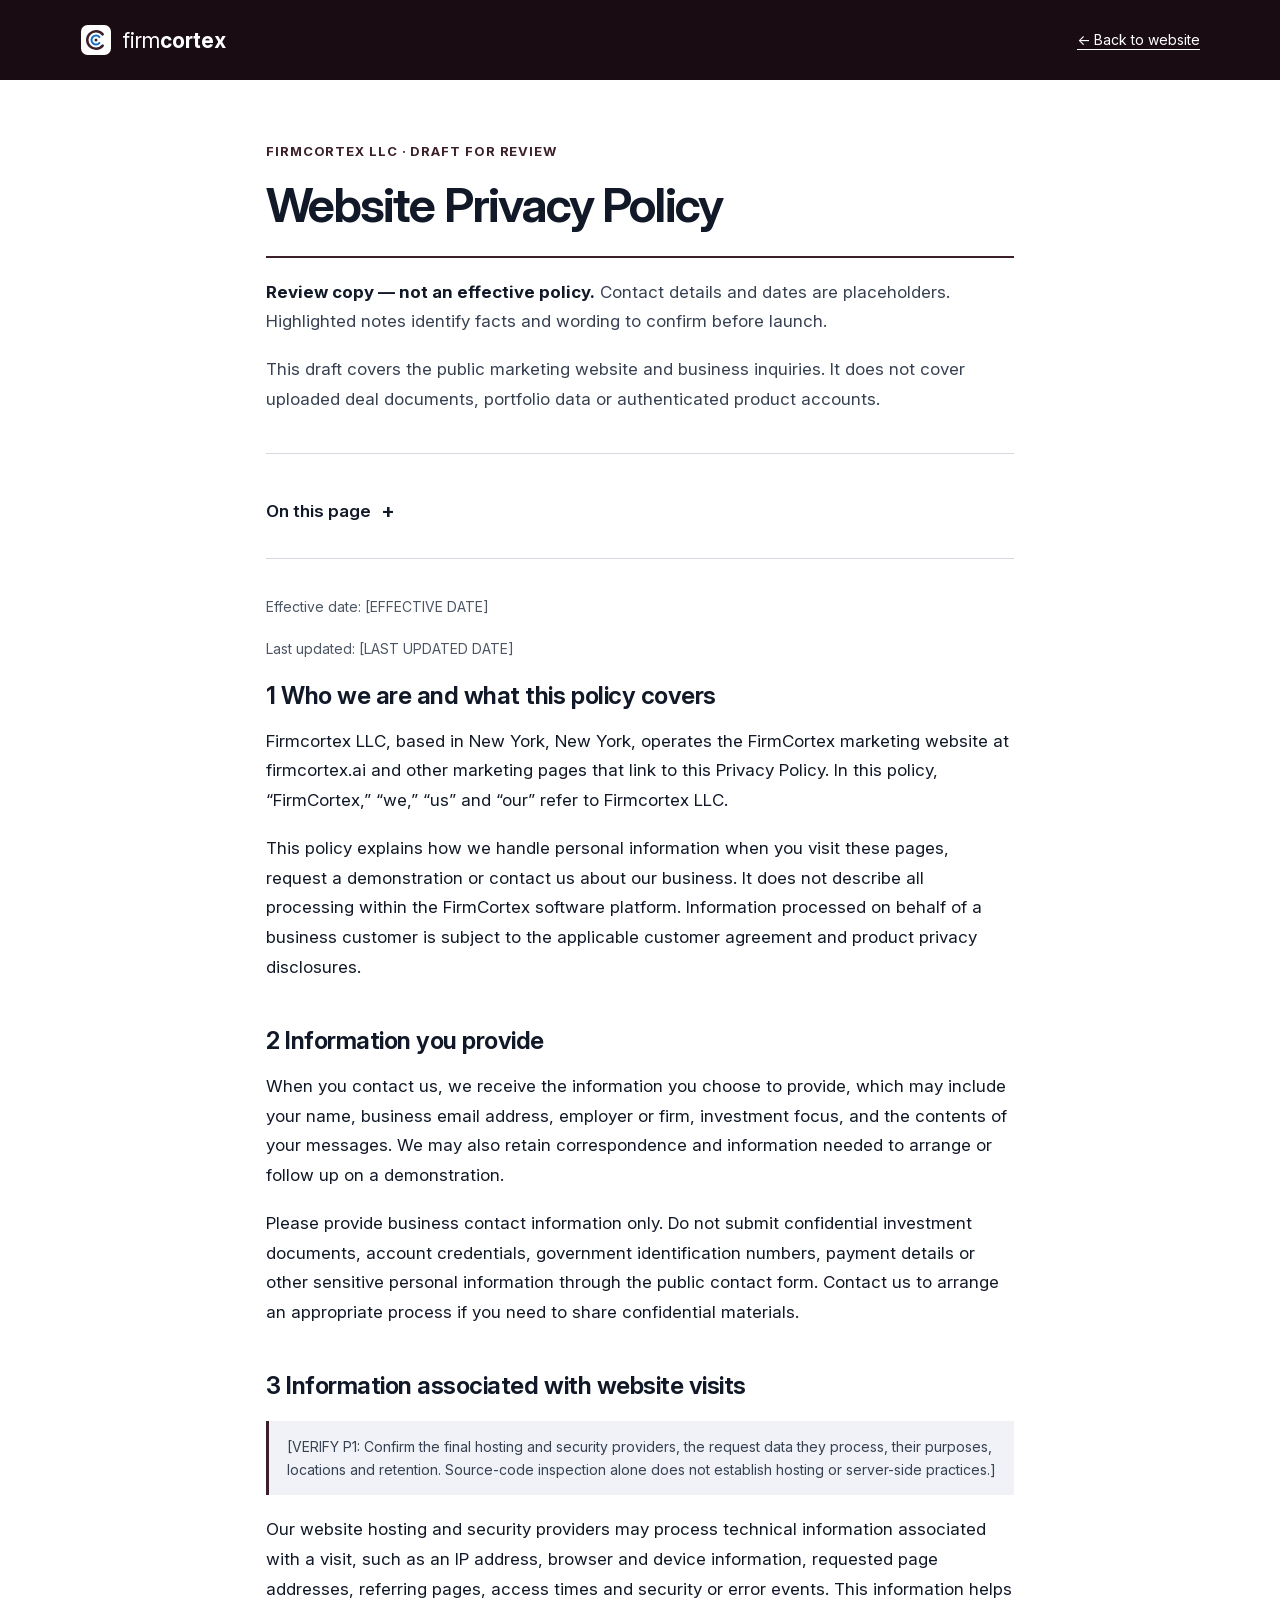
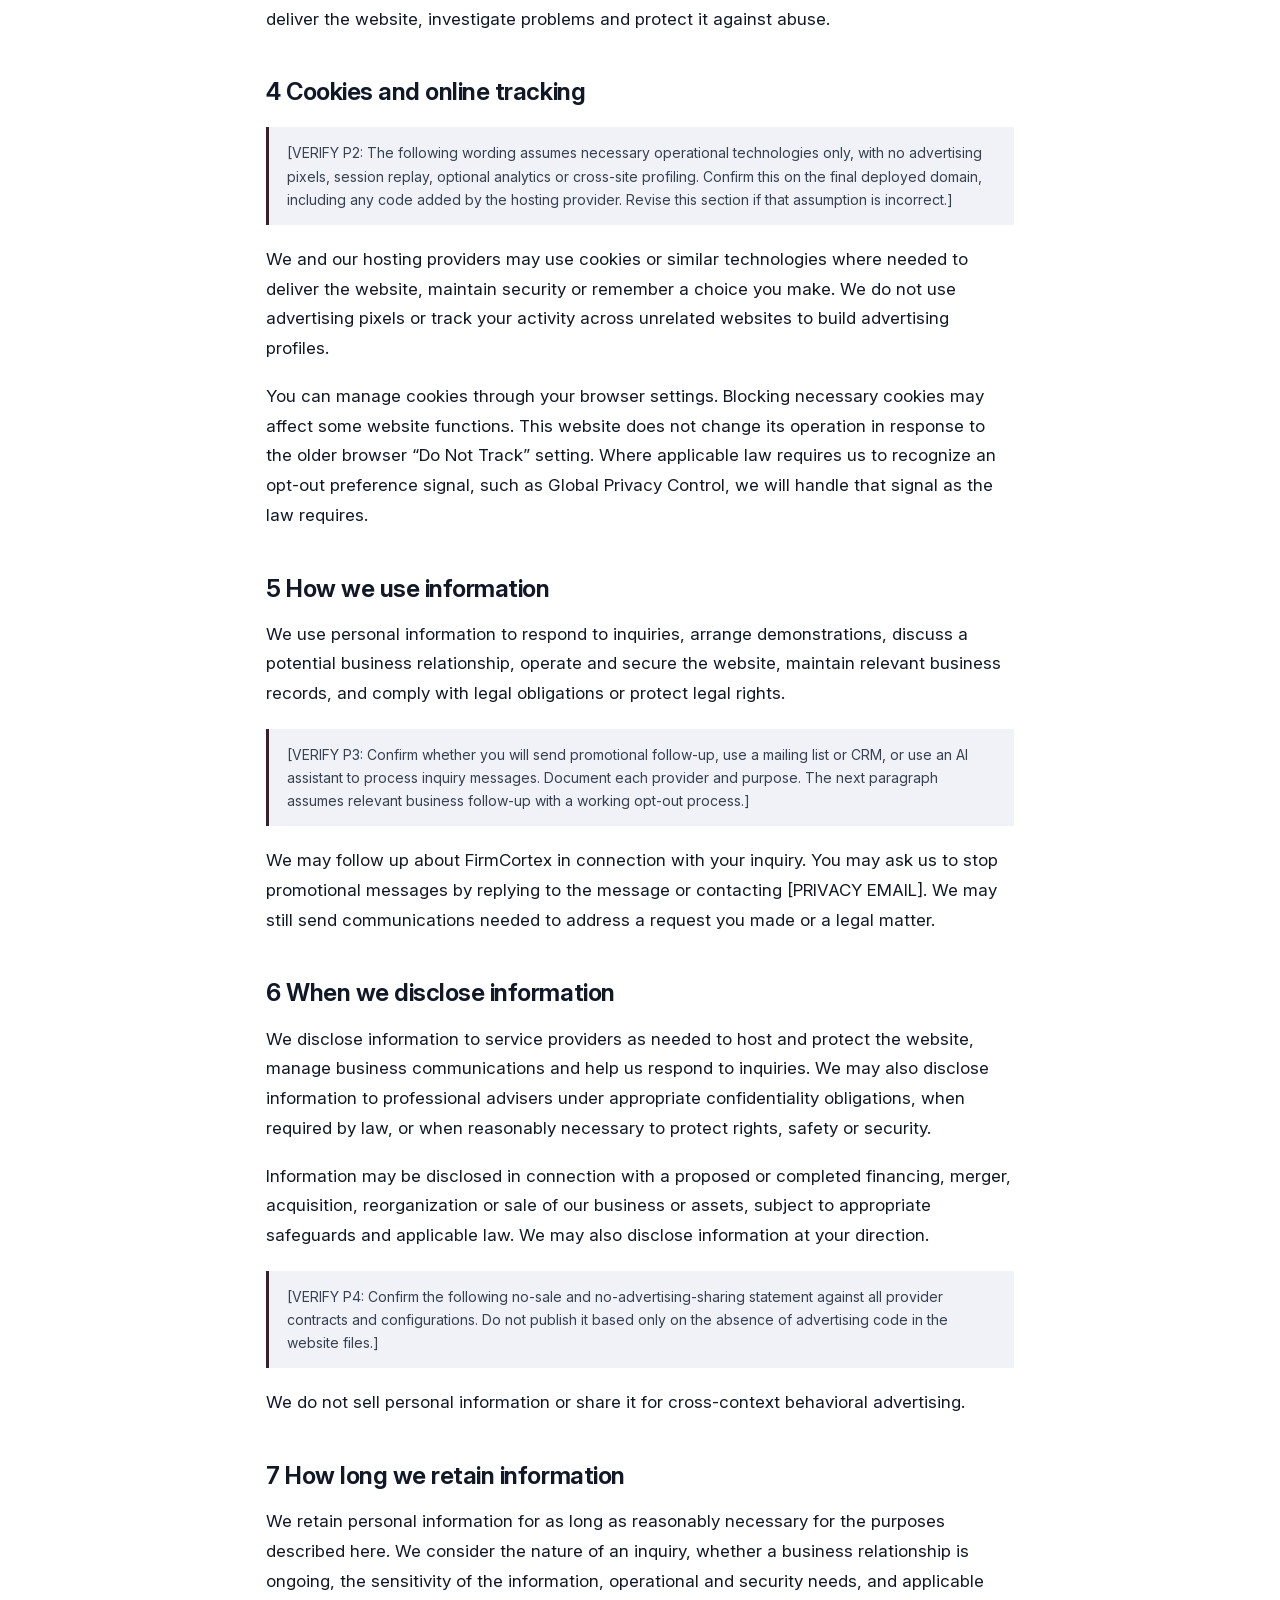
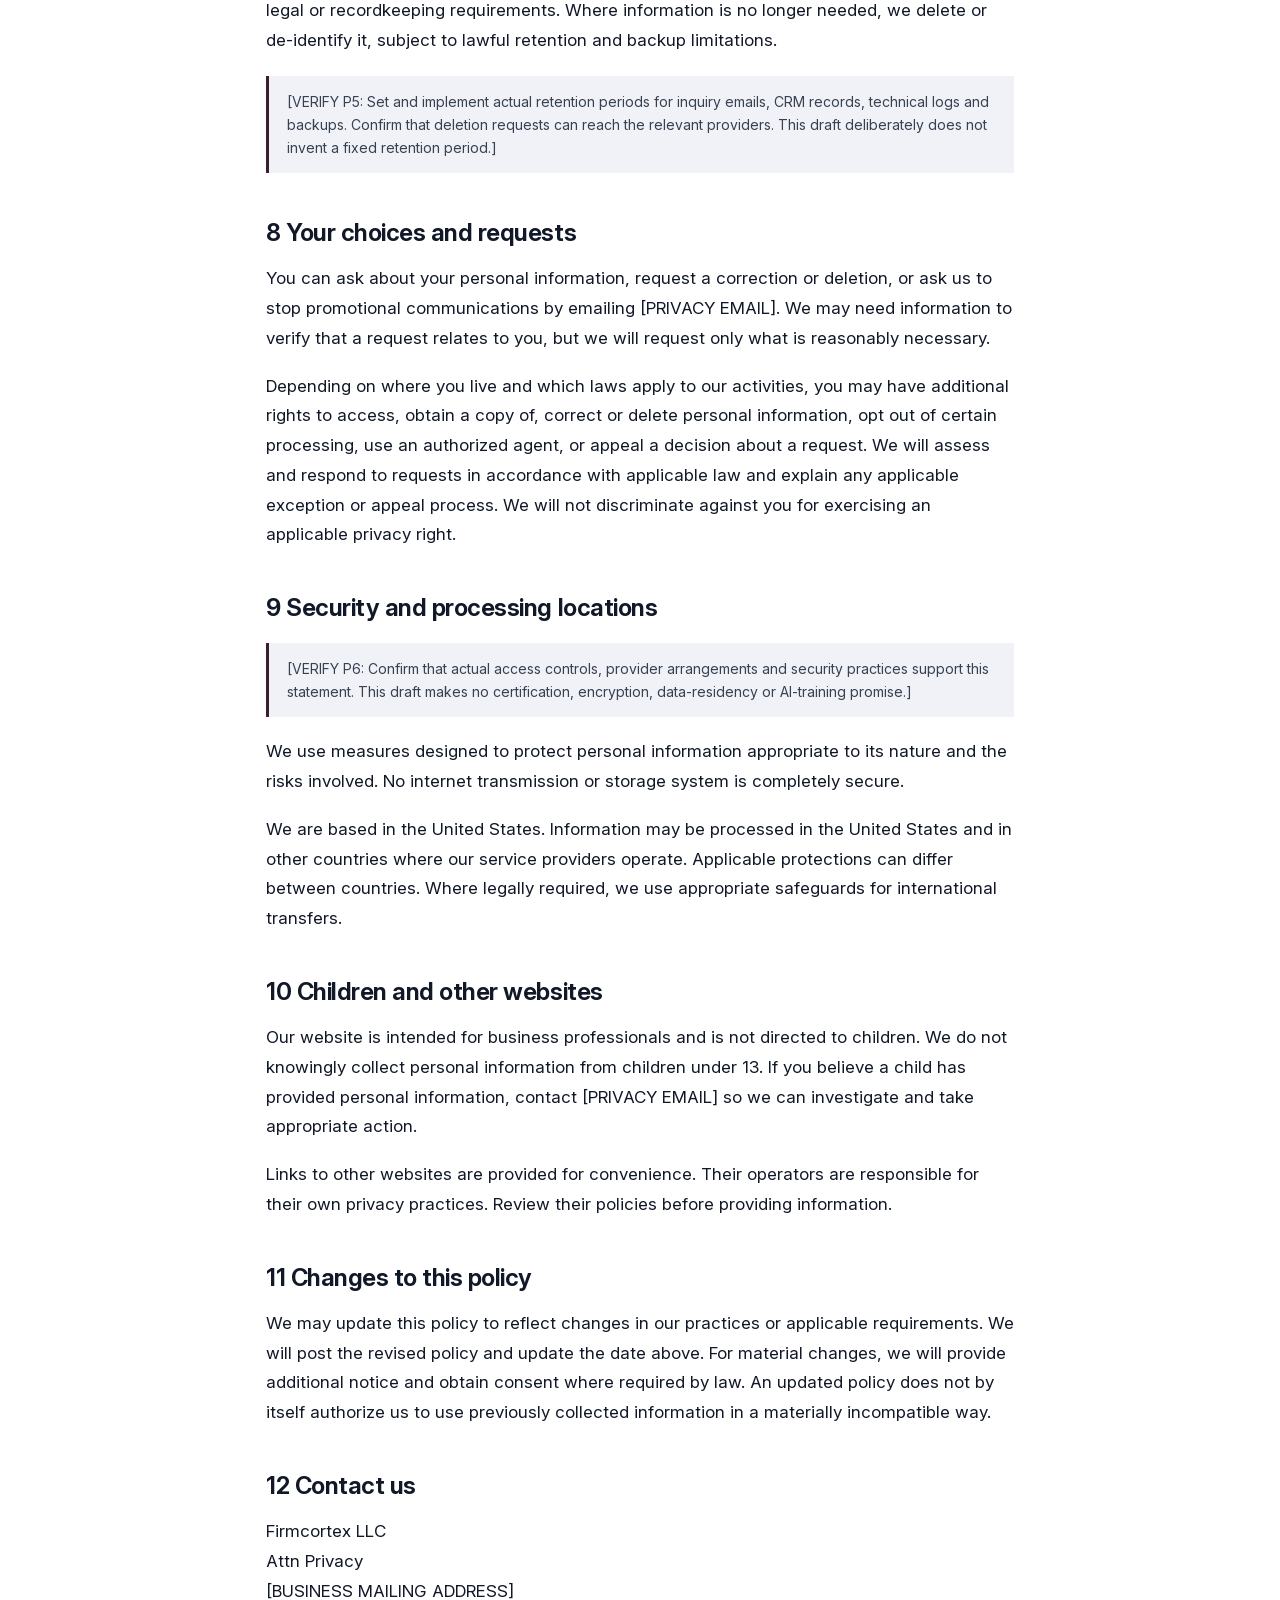
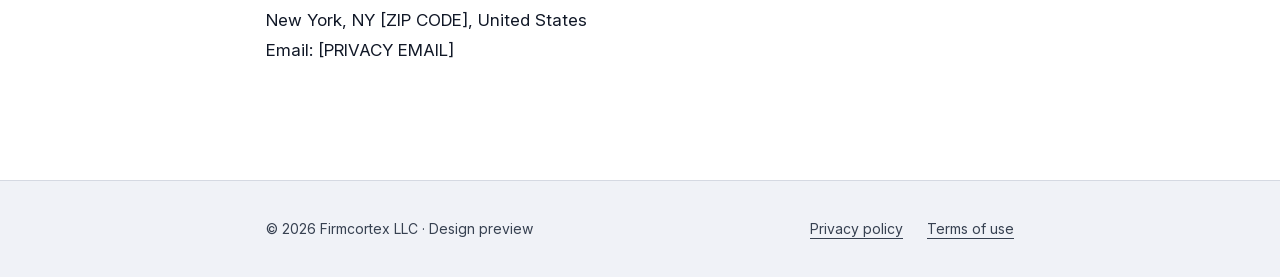
==== privacy.html @ 9b5a6019 "Publish approved FirmCortex design preview" ====
<!doctype html><html lang="en"><head><meta charset="utf-8"><meta name="viewport" content="width=device-width,initial-scale=1"><meta name="robots" content="noindex,nofollow"><meta name="theme-color" content="#1A0C13"><title>Website Privacy Policy — Draft | FirmCortex</title><style>@font-face{font-family:Inter;src:url(assets/asset-00.woff2) format("woff2");font-weight:100 900;font-display:swap}
*{box-sizing:border-box}html{scroll-behavior:smooth;-webkit-text-size-adjust:100%}body{margin:0;font:17px/1.75 Inter,system-ui,sans-serif;color:#111827;background:#fff}a{color:inherit;text-underline-offset:4px}a:hover{text-decoration-thickness:2px}a:focus-visible,summary:focus-visible{outline:3px solid #1870CB;outline-offset:4px;border-radius:3px}.skip{position:absolute;left:16px;top:-80px;background:white;color:#111827;padding:12px;z-index:2}.skip:focus{top:12px}
header{background:#1A0C13;color:white}.bar{max-width:1200px;margin:auto;min-height:80px;padding:18px 40px;display:flex;gap:20px;align-items:center;justify-content:space-between}.brand{display:inline-flex;align-items:center;gap:10px;text-decoration:none;font-size:21px;line-height:1;min-height:44px}.brand img{width:32px;height:32px}.brand strong{font-weight:700}.back{font-size:14px;min-height:44px;display:inline-flex;align-items:center}.bar :focus-visible{outline-color:#9CC8F5}
main{max-width:820px;margin:0 auto;padding:60px 36px 72px}.eyebrow{margin:0 0 16px;color:#3B1F2B;font-size:13px;font-weight:700;letter-spacing:.07em;text-transform:uppercase}h1{font-size:48px;line-height:1.1;letter-spacing:-.04em;margin:0 0 24px;font-weight:650}h2{font-size:24px;line-height:1.3;letter-spacing:-.02em;margin:0 0 16px;font-weight:650}p{margin:0 0 18px}.draft-status{border-top:2px solid #3B1F2B;border-bottom:1px solid #D5D9E2;padding:20px 0;margin-bottom:28px;color:#374151}.draft-status strong{color:#111827}.dates{font-size:14px;color:#4B5563}.toc{border-bottom:1px solid #D5D9E2;padding:8px 0 24px;margin-bottom:36px}.toc summary{font-weight:600;cursor:pointer;min-height:44px;display:flex;align-items:center;gap:10px}.toc summary::after{content:'+';font-size:20px}.toc[open] summary::after{content:'−'}.toc ol{padding-left:24px;margin:12px 0 0;columns:2;column-gap:36px}.toc li{break-inside:avoid;margin:0 0 8px;font-size:14px;line-height:1.6}.toc a{display:inline-block;padding:4px 0;color:#374151}section{padding:0 0 24px;scroll-margin-top:28px}.review-note{margin:20px 0;padding:14px 18px;border-left:3px solid #3B1F2B;background:#F0F2F7;color:#374151;font-size:14px;line-height:1.65;overflow-wrap:anywhere}.contact-text{overflow-wrap:anywhere}footer{border-top:1px solid #D5D9E2;padding:26px 36px;background:#F0F2F7;color:#374151;font-size:14px}.footer-inner{max-width:748px;margin:auto;display:flex;flex-wrap:wrap;gap:4px 28px;align-items:center}.footer-inner p{margin:0 auto 0 0}.footer-inner nav{display:flex;gap:24px}.footer-inner a{display:inline-flex;align-items:center;min-height:44px}
@media(max-width:600px){body{font-size:16px;line-height:1.7}.bar{padding:14px 22px;min-height:72px;gap:12px}.brand{font-size:19px}.brand img{width:28px;height:28px}.back{font-size:13px}main{padding:38px 22px 40px}h1{font-size:36px;line-height:1.12}h2{font-size:23px}.toc ol{columns:1}.toc a{min-height:44px;display:flex;align-items:center;padding:8px 0}.toc li{margin:0}.review-note{padding:12px 14px}footer{padding:22px}.footer-inner{gap:6px 24px}.footer-inner p{flex-basis:100%}}
@media(prefers-reduced-motion:reduce){html{scroll-behavior:auto}}@media print{header,.toc,.skip,footer{display:none}main{max-width:none;padding:0}body{font-size:11pt}h1{font-size:28pt}h2{font-size:16pt;break-after:avoid}section{break-inside:auto}.review-note{break-inside:avoid}}</style></head><body>
<a class="skip" href="#content">Skip to policy</a><header><div class="bar"><a class="brand" href="index.html" aria-label="FirmCortex home"><img src="assets/asset-01.svg" alt=""><span>firm<strong>cortex</strong></span></a><a class="back" href="index.html">← Back to website</a></div></header>
<main id="content"><p class="eyebrow">Firmcortex LLC · Draft for review</p><h1>Website Privacy Policy</h1><div class="draft-status"><p><strong>Review copy — not an effective policy.</strong> Contact details and dates are placeholders. Highlighted notes identify facts and wording to confirm before launch.</p><p>This draft covers the public marketing website and business inquiries. It does not cover uploaded deal documents, portfolio data or authenticated product accounts.</p></div><details class="toc"><summary>On this page</summary><ol><li><a href="#1-who-we-are-and-what-this-policy-covers">Who we are and what this policy covers</a></li><li><a href="#2-information-you-provide">Information you provide</a></li><li><a href="#3-information-associated-with-website-visits">Information associated with website visits</a></li><li><a href="#4-cookies-and-online-tracking">Cookies and online tracking</a></li><li><a href="#5-how-we-use-information">How we use information</a></li><li><a href="#6-when-we-disclose-information">When we disclose information</a></li><li><a href="#7-how-long-we-retain-information">How long we retain information</a></li><li><a href="#8-your-choices-and-requests">Your choices and requests</a></li><li><a href="#9-security-and-processing-locations">Security and processing locations</a></li><li><a href="#10-children-and-other-websites">Children and other websites</a></li><li><a href="#11-changes-to-this-policy">Changes to this policy</a></li><li><a href="#12-contact-us">Contact us</a></li></ol></details><p class="dates">Effective date: [EFFECTIVE DATE]</p><p class="dates">Last updated: [LAST UPDATED DATE]</p><section id="1-who-we-are-and-what-this-policy-covers"><h2>1 Who we are and what this policy covers</h2><p class="">Firmcortex LLC, based in New York, New York, operates the FirmCortex marketing website at firmcortex.ai and other marketing pages that link to this Privacy Policy. In this policy, “FirmCortex,” “we,” “us” and “our” refer to Firmcortex LLC.</p><p class="">This policy explains how we handle personal information when you visit these pages, request a demonstration or contact us about our business. It does not describe all processing within the FirmCortex software platform. Information processed on behalf of a business customer is subject to the applicable customer agreement and product privacy disclosures.</p></section><section id="2-information-you-provide"><h2>2 Information you provide</h2><p class="">When you contact us, we receive the information you choose to provide, which may include your name, business email address, employer or firm, investment focus, and the contents of your messages. We may also retain correspondence and information needed to arrange or follow up on a demonstration.</p><p class="">Please provide business contact information only. Do not submit confidential investment documents, account credentials, government identification numbers, payment details or other sensitive personal information through the public contact form. Contact us to arrange an appropriate process if you need to share confidential materials.</p></section><section id="3-information-associated-with-website-visits"><h2>3 Information associated with website visits</h2><aside class="review-note" aria-label="Draft review note">[VERIFY P1: Confirm the final hosting and security providers, the request data they process, their purposes, locations and retention. Source-code inspection alone does not establish hosting or server-side practices.]</aside><p class="">Our website hosting and security providers may process technical information associated with a visit, such as an IP address, browser and device information, requested page addresses, referring pages, access times and security or error events. This information helps deliver the website, investigate problems and protect it against abuse.</p></section><section id="4-cookies-and-online-tracking"><h2>4 Cookies and online tracking</h2><aside class="review-note" aria-label="Draft review note">[VERIFY P2: The following wording assumes necessary operational technologies only, with no advertising pixels, session replay, optional analytics or cross-site profiling. Confirm this on the final deployed domain, including any code added by the hosting provider. Revise this section if that assumption is incorrect.]</aside><p class="">We and our hosting providers may use cookies or similar technologies where needed to deliver the website, maintain security or remember a choice you make. We do not use advertising pixels or track your activity across unrelated websites to build advertising profiles.</p><p class="">You can manage cookies through your browser settings. Blocking necessary cookies may affect some website functions. This website does not change its operation in response to the older browser “Do Not Track” setting. Where applicable law requires us to recognize an opt-out preference signal, such as Global Privacy Control, we will handle that signal as the law requires.</p></section><section id="5-how-we-use-information"><h2>5 How we use information</h2><p class="">We use personal information to respond to inquiries, arrange demonstrations, discuss a potential business relationship, operate and secure the website, maintain relevant business records, and comply with legal obligations or protect legal rights.</p><aside class="review-note" aria-label="Draft review note">[VERIFY P3: Confirm whether you will send promotional follow-up, use a mailing list or CRM, or use an AI assistant to process inquiry messages. Document each provider and purpose. The next paragraph assumes relevant business follow-up with a working opt-out process.]</aside><p class="">We may follow up about FirmCortex in connection with your inquiry. You may ask us to stop promotional messages by replying to the message or contacting [PRIVACY EMAIL]. We may still send communications needed to address a request you made or a legal matter.</p></section><section id="6-when-we-disclose-information"><h2>6 When we disclose information</h2><p class="">We disclose information to service providers as needed to host and protect the website, manage business communications and help us respond to inquiries. We may also disclose information to professional advisers under appropriate confidentiality obligations, when required by law, or when reasonably necessary to protect rights, safety or security.</p><p class="">Information may be disclosed in connection with a proposed or completed financing, merger, acquisition, reorganization or sale of our business or assets, subject to appropriate safeguards and applicable law. We may also disclose information at your direction.</p><aside class="review-note" aria-label="Draft review note">[VERIFY P4: Confirm the following no-sale and no-advertising-sharing statement against all provider contracts and configurations. Do not publish it based only on the absence of advertising code in the website files.]</aside><p class="">We do not sell personal information or share it for cross-context behavioral advertising.</p></section><section id="7-how-long-we-retain-information"><h2>7 How long we retain information</h2><p class="">We retain personal information for as long as reasonably necessary for the purposes described here. We consider the nature of an inquiry, whether a business relationship is ongoing, the sensitivity of the information, operational and security needs, and applicable legal or recordkeeping requirements. Where information is no longer needed, we delete or de-identify it, subject to lawful retention and backup limitations.</p><aside class="review-note" aria-label="Draft review note">[VERIFY P5: Set and implement actual retention periods for inquiry emails, CRM records, technical logs and backups. Confirm that deletion requests can reach the relevant providers. This draft deliberately does not invent a fixed retention period.]</aside></section><section id="8-your-choices-and-requests"><h2>8 Your choices and requests</h2><p class="">You can ask about your personal information, request a correction or deletion, or ask us to stop promotional communications by emailing [PRIVACY EMAIL]. We may need information to verify that a request relates to you, but we will request only what is reasonably necessary.</p><p class="">Depending on where you live and which laws apply to our activities, you may have additional rights to access, obtain a copy of, correct or delete personal information, opt out of certain processing, use an authorized agent, or appeal a decision about a request. We will assess and respond to requests in accordance with applicable law and explain any applicable exception or appeal process. We will not discriminate against you for exercising an applicable privacy right.</p></section><section id="9-security-and-processing-locations"><h2>9 Security and processing locations</h2><aside class="review-note" aria-label="Draft review note">[VERIFY P6: Confirm that actual access controls, provider arrangements and security practices support this statement. This draft makes no certification, encryption, data-residency or AI-training promise.]</aside><p class="">We use measures designed to protect personal information appropriate to its nature and the risks involved. No internet transmission or storage system is completely secure.</p><p class="">We are based in the United States. Information may be processed in the United States and in other countries where our service providers operate. Applicable protections can differ between countries. Where legally required, we use appropriate safeguards for international transfers.</p></section><section id="10-children-and-other-websites"><h2>10 Children and other websites</h2><p class="">Our website is intended for business professionals and is not directed to children. We do not knowingly collect personal information from children under 13. If you believe a child has provided personal information, contact [PRIVACY EMAIL] so we can investigate and take appropriate action.</p><p class="">Links to other websites are provided for convenience. Their operators are responsible for their own privacy practices. Review their policies before providing information.</p></section><section id="11-changes-to-this-policy"><h2>11 Changes to this policy</h2><p class="">We may update this policy to reflect changes in our practices or applicable requirements. We will post the revised policy and update the date above. For material changes, we will provide additional notice and obtain consent where required by law. An updated policy does not by itself authorize us to use previously collected information in a materially incompatible way.</p></section><section id="12-contact-us"><h2>12 Contact us</h2><p class="contact-text">Firmcortex LLC<br>Attn Privacy<br>[BUSINESS MAILING ADDRESS]<br>New York, NY [ZIP CODE], United States<br>Email: [PRIVACY EMAIL]</p></section></main>
<footer><div class="footer-inner"><p>© 2026 Firmcortex LLC · Design preview</p><nav aria-label="Legal"><a href="privacy.html" aria-current="page">Privacy policy</a><a href="terms.html">Terms of use</a></nav></div></footer></body></html>
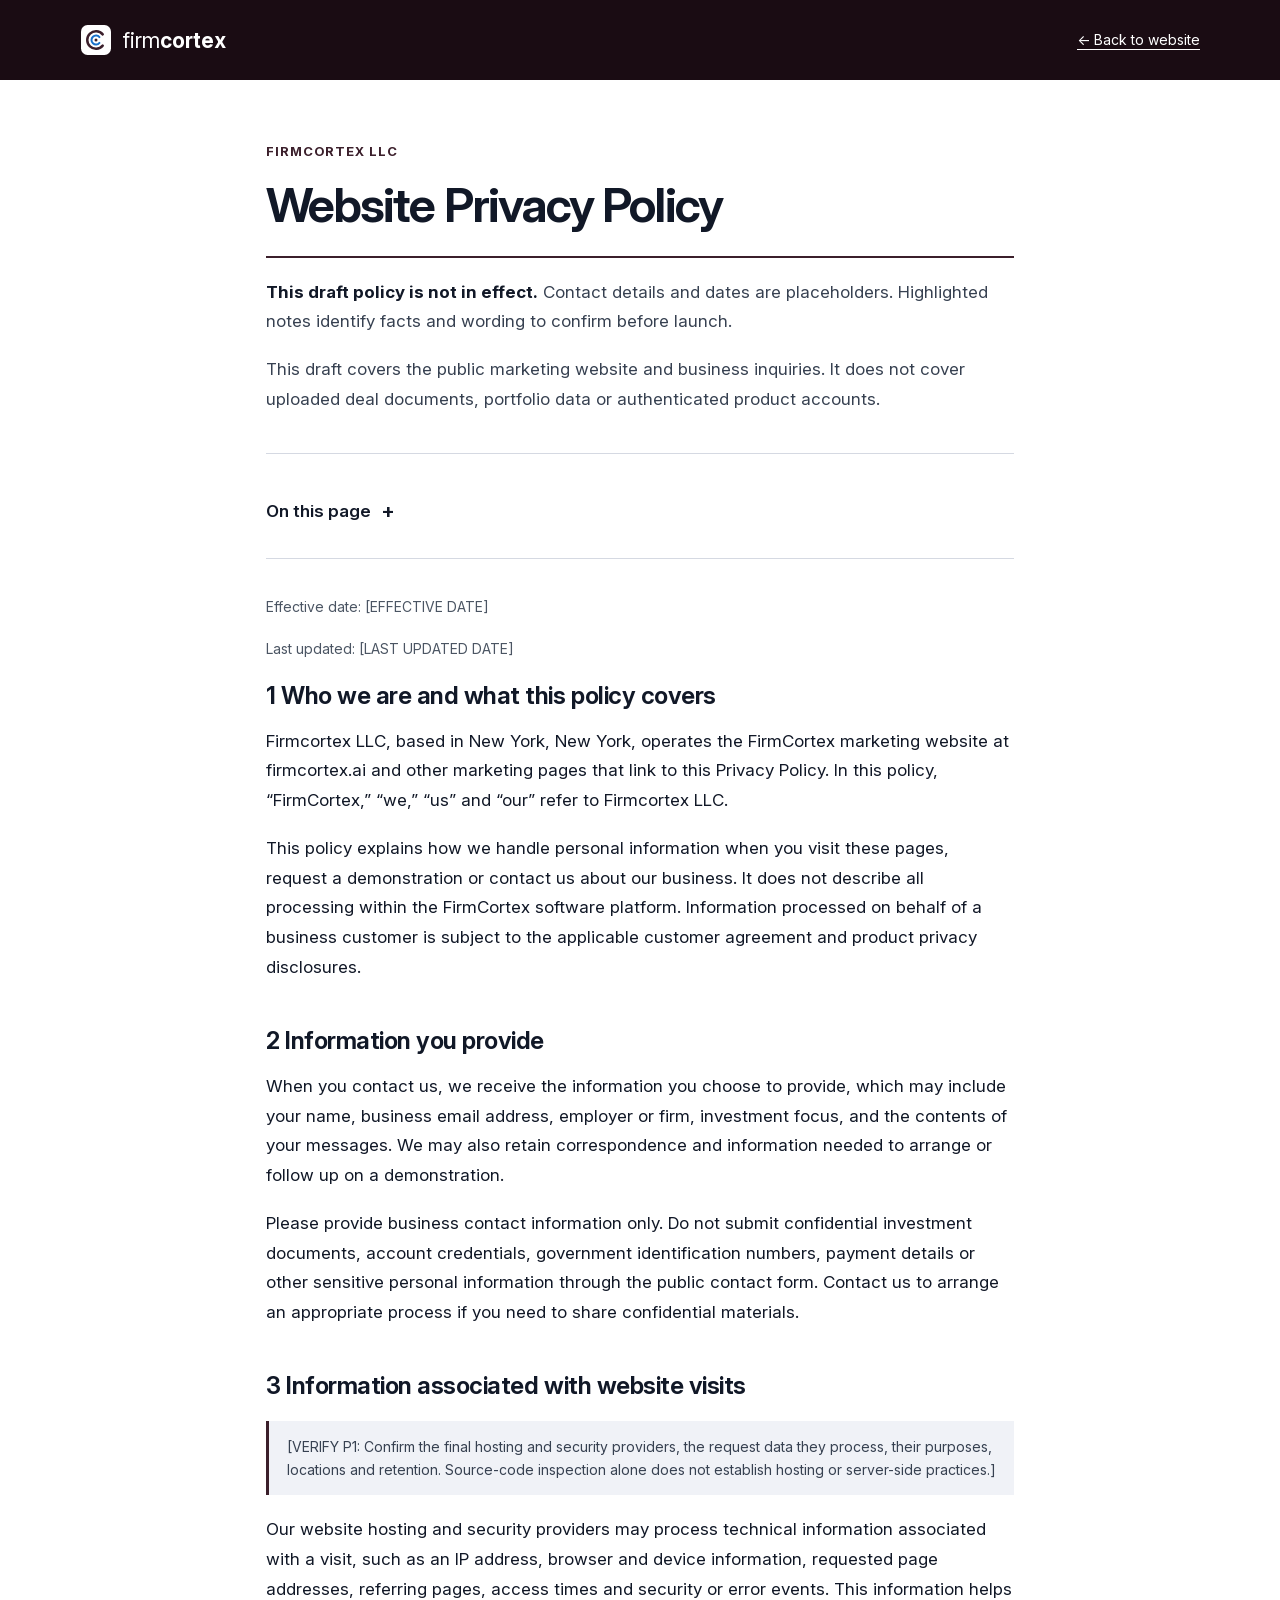
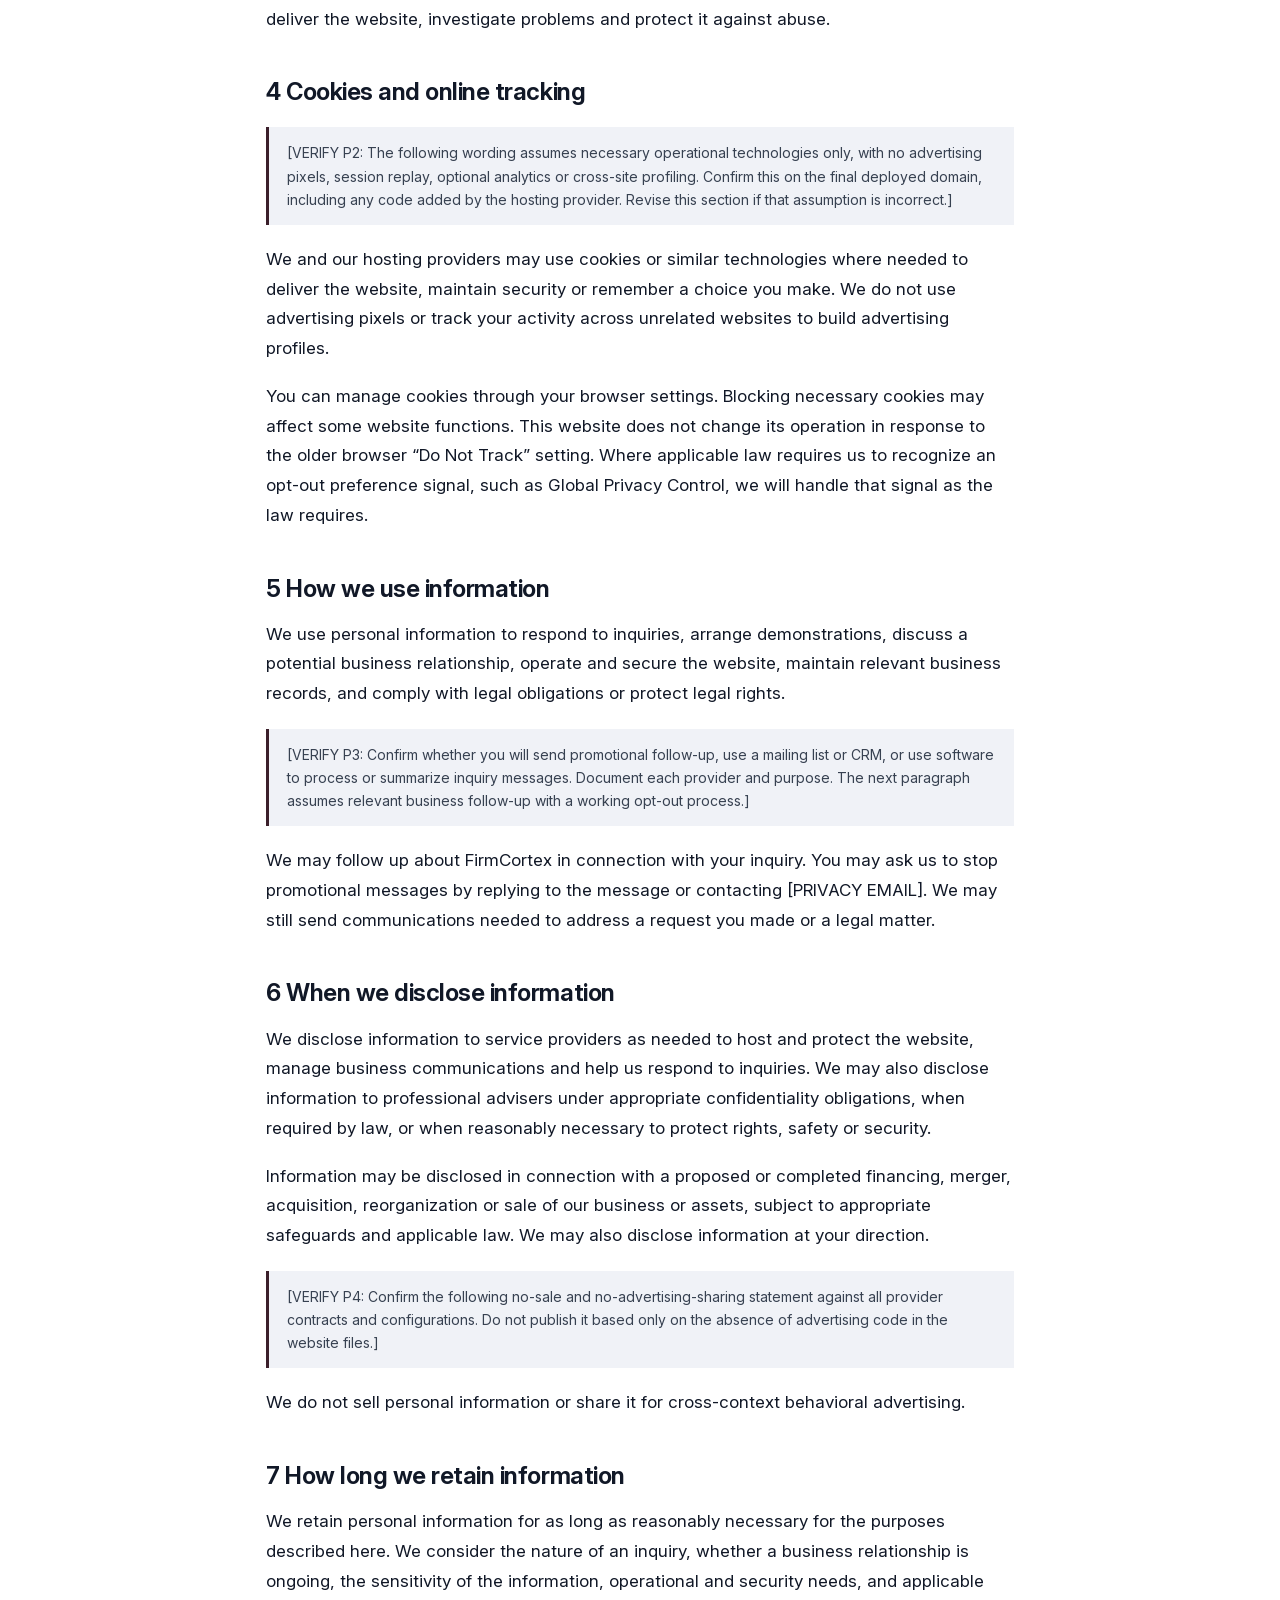
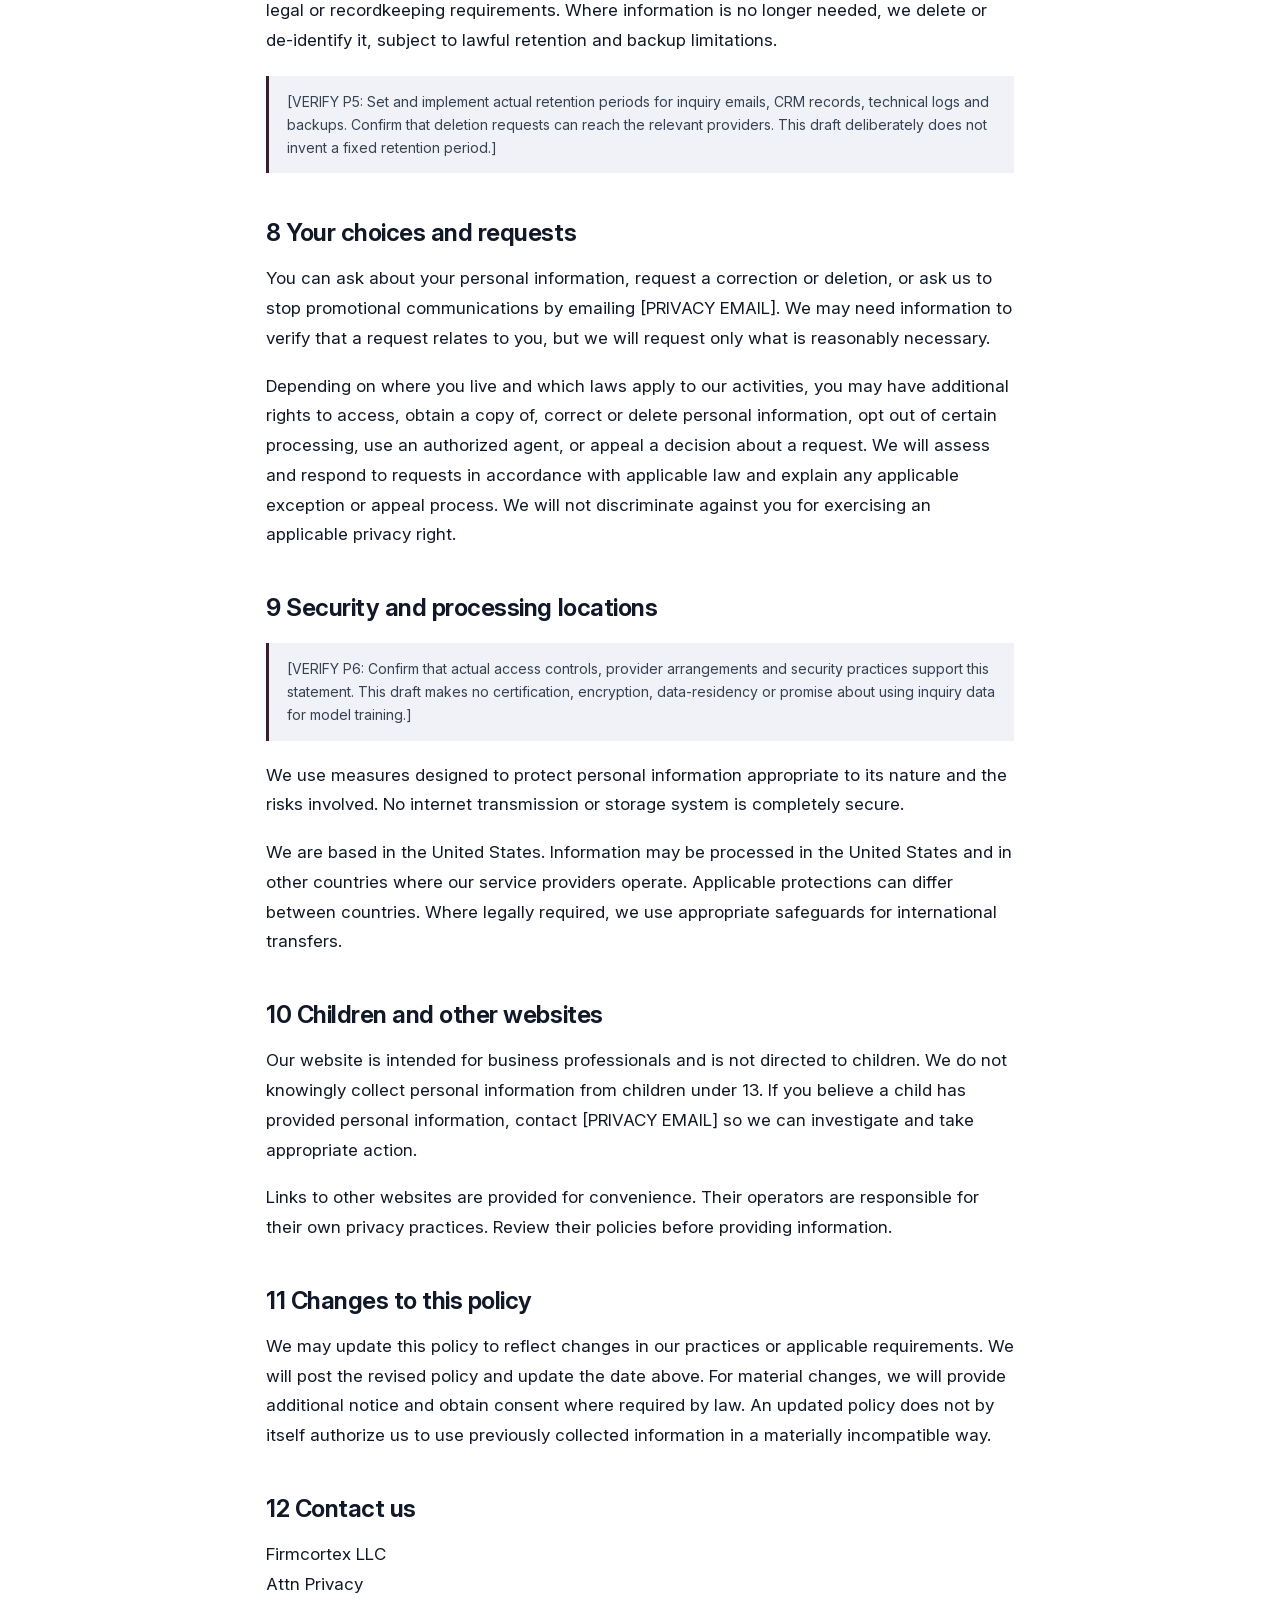
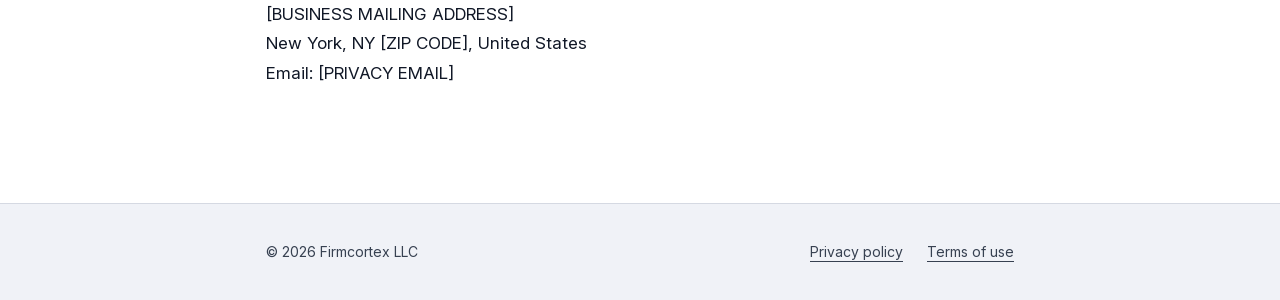
==== commit 90c0d913: "Simplify public copy and remove decorative dot separators" ====
--- a/privacy.html
+++ b/privacy.html
@@ -1,9 +1,9 @@
-<!doctype html><html lang="en"><head><meta charset="utf-8"><meta name="viewport" content="width=device-width,initial-scale=1"><meta name="robots" content="noindex,nofollow"><meta name="theme-color" content="#1A0C13"><title>Website Privacy Policy — Draft | FirmCortex</title><style>@font-face{font-family:Inter;src:url(assets/asset-00.woff2) format("woff2");font-weight:100 900;font-display:swap}
+<!doctype html><html lang="en"><head><meta charset="utf-8"><meta name="viewport" content="width=device-width,initial-scale=1"><meta name="robots" content="noindex,nofollow"><meta name="theme-color" content="#1A0C13"><title>FirmCortex Website Privacy Policy (draft)</title><style>@font-face{font-family:Inter;src:url(assets/asset-00.woff2) format("woff2");font-weight:100 900;font-display:swap}
 *{box-sizing:border-box}html{scroll-behavior:smooth;-webkit-text-size-adjust:100%}body{margin:0;font:17px/1.75 Inter,system-ui,sans-serif;color:#111827;background:#fff}a{color:inherit;text-underline-offset:4px}a:hover{text-decoration-thickness:2px}a:focus-visible,summary:focus-visible{outline:3px solid #1870CB;outline-offset:4px;border-radius:3px}.skip{position:absolute;left:16px;top:-80px;background:white;color:#111827;padding:12px;z-index:2}.skip:focus{top:12px}
 header{background:#1A0C13;color:white}.bar{max-width:1200px;margin:auto;min-height:80px;padding:18px 40px;display:flex;gap:20px;align-items:center;justify-content:space-between}.brand{display:inline-flex;align-items:center;gap:10px;text-decoration:none;font-size:21px;line-height:1;min-height:44px}.brand img{width:32px;height:32px}.brand strong{font-weight:700}.back{font-size:14px;min-height:44px;display:inline-flex;align-items:center}.bar :focus-visible{outline-color:#9CC8F5}
 main{max-width:820px;margin:0 auto;padding:60px 36px 72px}.eyebrow{margin:0 0 16px;color:#3B1F2B;font-size:13px;font-weight:700;letter-spacing:.07em;text-transform:uppercase}h1{font-size:48px;line-height:1.1;letter-spacing:-.04em;margin:0 0 24px;font-weight:650}h2{font-size:24px;line-height:1.3;letter-spacing:-.02em;margin:0 0 16px;font-weight:650}p{margin:0 0 18px}.draft-status{border-top:2px solid #3B1F2B;border-bottom:1px solid #D5D9E2;padding:20px 0;margin-bottom:28px;color:#374151}.draft-status strong{color:#111827}.dates{font-size:14px;color:#4B5563}.toc{border-bottom:1px solid #D5D9E2;padding:8px 0 24px;margin-bottom:36px}.toc summary{font-weight:600;cursor:pointer;min-height:44px;display:flex;align-items:center;gap:10px}.toc summary::after{content:'+';font-size:20px}.toc[open] summary::after{content:'−'}.toc ol{padding-left:24px;margin:12px 0 0;columns:2;column-gap:36px}.toc li{break-inside:avoid;margin:0 0 8px;font-size:14px;line-height:1.6}.toc a{display:inline-block;padding:4px 0;color:#374151}section{padding:0 0 24px;scroll-margin-top:28px}.review-note{margin:20px 0;padding:14px 18px;border-left:3px solid #3B1F2B;background:#F0F2F7;color:#374151;font-size:14px;line-height:1.65;overflow-wrap:anywhere}.contact-text{overflow-wrap:anywhere}footer{border-top:1px solid #D5D9E2;padding:26px 36px;background:#F0F2F7;color:#374151;font-size:14px}.footer-inner{max-width:748px;margin:auto;display:flex;flex-wrap:wrap;gap:4px 28px;align-items:center}.footer-inner p{margin:0 auto 0 0}.footer-inner nav{display:flex;gap:24px}.footer-inner a{display:inline-flex;align-items:center;min-height:44px}
 @media(max-width:600px){body{font-size:16px;line-height:1.7}.bar{padding:14px 22px;min-height:72px;gap:12px}.brand{font-size:19px}.brand img{width:28px;height:28px}.back{font-size:13px}main{padding:38px 22px 40px}h1{font-size:36px;line-height:1.12}h2{font-size:23px}.toc ol{columns:1}.toc a{min-height:44px;display:flex;align-items:center;padding:8px 0}.toc li{margin:0}.review-note{padding:12px 14px}footer{padding:22px}.footer-inner{gap:6px 24px}.footer-inner p{flex-basis:100%}}
 @media(prefers-reduced-motion:reduce){html{scroll-behavior:auto}}@media print{header,.toc,.skip,footer{display:none}main{max-width:none;padding:0}body{font-size:11pt}h1{font-size:28pt}h2{font-size:16pt;break-after:avoid}section{break-inside:auto}.review-note{break-inside:avoid}}</style></head><body>
 <a class="skip" href="#content">Skip to policy</a><header><div class="bar"><a class="brand" href="index.html" aria-label="FirmCortex home"><img src="assets/asset-01.svg" alt=""><span>firm<strong>cortex</strong></span></a><a class="back" href="index.html">← Back to website</a></div></header>
-<main id="content"><p class="eyebrow">Firmcortex LLC · Draft for review</p><h1>Website Privacy Policy</h1><div class="draft-status"><p><strong>Review copy — not an effective policy.</strong> Contact details and dates are placeholders. Highlighted notes identify facts and wording to confirm before launch.</p><p>This draft covers the public marketing website and business inquiries. It does not cover uploaded deal documents, portfolio data or authenticated product accounts.</p></div><details class="toc"><summary>On this page</summary><ol><li><a href="#1-who-we-are-and-what-this-policy-covers">Who we are and what this policy covers</a></li><li><a href="#2-information-you-provide">Information you provide</a></li><li><a href="#3-information-associated-with-website-visits">Information associated with website visits</a></li><li><a href="#4-cookies-and-online-tracking">Cookies and online tracking</a></li><li><a href="#5-how-we-use-information">How we use information</a></li><li><a href="#6-when-we-disclose-information">When we disclose information</a></li><li><a href="#7-how-long-we-retain-information">How long we retain information</a></li><li><a href="#8-your-choices-and-requests">Your choices and requests</a></li><li><a href="#9-security-and-processing-locations">Security and processing locations</a></li><li><a href="#10-children-and-other-websites">Children and other websites</a></li><li><a href="#11-changes-to-this-policy">Changes to this policy</a></li><li><a href="#12-contact-us">Contact us</a></li></ol></details><p class="dates">Effective date: [EFFECTIVE DATE]</p><p class="dates">Last updated: [LAST UPDATED DATE]</p><section id="1-who-we-are-and-what-this-policy-covers"><h2>1 Who we are and what this policy covers</h2><p class="">Firmcortex LLC, based in New York, New York, operates the FirmCortex marketing website at firmcortex.ai and other marketing pages that link to this Privacy Policy. In this policy, “FirmCortex,” “we,” “us” and “our” refer to Firmcortex LLC.</p><p class="">This policy explains how we handle personal information when you visit these pages, request a demonstration or contact us about our business. It does not describe all processing within the FirmCortex software platform. Information processed on behalf of a business customer is subject to the applicable customer agreement and product privacy disclosures.</p></section><section id="2-information-you-provide"><h2>2 Information you provide</h2><p class="">When you contact us, we receive the information you choose to provide, which may include your name, business email address, employer or firm, investment focus, and the contents of your messages. We may also retain correspondence and information needed to arrange or follow up on a demonstration.</p><p class="">Please provide business contact information only. Do not submit confidential investment documents, account credentials, government identification numbers, payment details or other sensitive personal information through the public contact form. Contact us to arrange an appropriate process if you need to share confidential materials.</p></section><section id="3-information-associated-with-website-visits"><h2>3 Information associated with website visits</h2><aside class="review-note" aria-label="Draft review note">[VERIFY P1: Confirm the final hosting and security providers, the request data they process, their purposes, locations and retention. Source-code inspection alone does not establish hosting or server-side practices.]</aside><p class="">Our website hosting and security providers may process technical information associated with a visit, such as an IP address, browser and device information, requested page addresses, referring pages, access times and security or error events. This information helps deliver the website, investigate problems and protect it against abuse.</p></section><section id="4-cookies-and-online-tracking"><h2>4 Cookies and online tracking</h2><aside class="review-note" aria-label="Draft review note">[VERIFY P2: The following wording assumes necessary operational technologies only, with no advertising pixels, session replay, optional analytics or cross-site profiling. Confirm this on the final deployed domain, including any code added by the hosting provider. Revise this section if that assumption is incorrect.]</aside><p class="">We and our hosting providers may use cookies or similar technologies where needed to deliver the website, maintain security or remember a choice you make. We do not use advertising pixels or track your activity across unrelated websites to build advertising profiles.</p><p class="">You can manage cookies through your browser settings. Blocking necessary cookies may affect some website functions. This website does not change its operation in response to the older browser “Do Not Track” setting. Where applicable law requires us to recognize an opt-out preference signal, such as Global Privacy Control, we will handle that signal as the law requires.</p></section><section id="5-how-we-use-information"><h2>5 How we use information</h2><p class="">We use personal information to respond to inquiries, arrange demonstrations, discuss a potential business relationship, operate and secure the website, maintain relevant business records, and comply with legal obligations or protect legal rights.</p><aside class="review-note" aria-label="Draft review note">[VERIFY P3: Confirm whether you will send promotional follow-up, use a mailing list or CRM, or use an AI assistant to process inquiry messages. Document each provider and purpose. The next paragraph assumes relevant business follow-up with a working opt-out process.]</aside><p class="">We may follow up about FirmCortex in connection with your inquiry. You may ask us to stop promotional messages by replying to the message or contacting [PRIVACY EMAIL]. We may still send communications needed to address a request you made or a legal matter.</p></section><section id="6-when-we-disclose-information"><h2>6 When we disclose information</h2><p class="">We disclose information to service providers as needed to host and protect the website, manage business communications and help us respond to inquiries. We may also disclose information to professional advisers under appropriate confidentiality obligations, when required by law, or when reasonably necessary to protect rights, safety or security.</p><p class="">Information may be disclosed in connection with a proposed or completed financing, merger, acquisition, reorganization or sale of our business or assets, subject to appropriate safeguards and applicable law. We may also disclose information at your direction.</p><aside class="review-note" aria-label="Draft review note">[VERIFY P4: Confirm the following no-sale and no-advertising-sharing statement against all provider contracts and configurations. Do not publish it based only on the absence of advertising code in the website files.]</aside><p class="">We do not sell personal information or share it for cross-context behavioral advertising.</p></section><section id="7-how-long-we-retain-information"><h2>7 How long we retain information</h2><p class="">We retain personal information for as long as reasonably necessary for the purposes described here. We consider the nature of an inquiry, whether a business relationship is ongoing, the sensitivity of the information, operational and security needs, and applicable legal or recordkeeping requirements. Where information is no longer needed, we delete or de-identify it, subject to lawful retention and backup limitations.</p><aside class="review-note" aria-label="Draft review note">[VERIFY P5: Set and implement actual retention periods for inquiry emails, CRM records, technical logs and backups. Confirm that deletion requests can reach the relevant providers. This draft deliberately does not invent a fixed retention period.]</aside></section><section id="8-your-choices-and-requests"><h2>8 Your choices and requests</h2><p class="">You can ask about your personal information, request a correction or deletion, or ask us to stop promotional communications by emailing [PRIVACY EMAIL]. We may need information to verify that a request relates to you, but we will request only what is reasonably necessary.</p><p class="">Depending on where you live and which laws apply to our activities, you may have additional rights to access, obtain a copy of, correct or delete personal information, opt out of certain processing, use an authorized agent, or appeal a decision about a request. We will assess and respond to requests in accordance with applicable law and explain any applicable exception or appeal process. We will not discriminate against you for exercising an applicable privacy right.</p></section><section id="9-security-and-processing-locations"><h2>9 Security and processing locations</h2><aside class="review-note" aria-label="Draft review note">[VERIFY P6: Confirm that actual access controls, provider arrangements and security practices support this statement. This draft makes no certification, encryption, data-residency or AI-training promise.]</aside><p class="">We use measures designed to protect personal information appropriate to its nature and the risks involved. No internet transmission or storage system is completely secure.</p><p class="">We are based in the United States. Information may be processed in the United States and in other countries where our service providers operate. Applicable protections can differ between countries. Where legally required, we use appropriate safeguards for international transfers.</p></section><section id="10-children-and-other-websites"><h2>10 Children and other websites</h2><p class="">Our website is intended for business professionals and is not directed to children. We do not knowingly collect personal information from children under 13. If you believe a child has provided personal information, contact [PRIVACY EMAIL] so we can investigate and take appropriate action.</p><p class="">Links to other websites are provided for convenience. Their operators are responsible for their own privacy practices. Review their policies before providing information.</p></section><section id="11-changes-to-this-policy"><h2>11 Changes to this policy</h2><p class="">We may update this policy to reflect changes in our practices or applicable requirements. We will post the revised policy and update the date above. For material changes, we will provide additional notice and obtain consent where required by law. An updated policy does not by itself authorize us to use previously collected information in a materially incompatible way.</p></section><section id="12-contact-us"><h2>12 Contact us</h2><p class="contact-text">Firmcortex LLC<br>Attn Privacy<br>[BUSINESS MAILING ADDRESS]<br>New York, NY [ZIP CODE], United States<br>Email: [PRIVACY EMAIL]</p></section></main>
-<footer><div class="footer-inner"><p>© 2026 Firmcortex LLC · Design preview</p><nav aria-label="Legal"><a href="privacy.html" aria-current="page">Privacy policy</a><a href="terms.html">Terms of use</a></nav></div></footer></body></html>+<main id="content"><p class="eyebrow">Firmcortex LLC</p><h1>Website Privacy Policy</h1><div class="draft-status"><p><strong>This draft policy is not in effect.</strong> Contact details and dates are placeholders. Highlighted notes identify facts and wording to confirm before launch.</p><p>This draft covers the public marketing website and business inquiries. It does not cover uploaded deal documents, portfolio data or authenticated product accounts.</p></div><details class="toc"><summary>On this page</summary><ol><li><a href="#1-who-we-are-and-what-this-policy-covers">Who we are and what this policy covers</a></li><li><a href="#2-information-you-provide">Information you provide</a></li><li><a href="#3-information-associated-with-website-visits">Information associated with website visits</a></li><li><a href="#4-cookies-and-online-tracking">Cookies and online tracking</a></li><li><a href="#5-how-we-use-information">How we use information</a></li><li><a href="#6-when-we-disclose-information">When we disclose information</a></li><li><a href="#7-how-long-we-retain-information">How long we retain information</a></li><li><a href="#8-your-choices-and-requests">Your choices and requests</a></li><li><a href="#9-security-and-processing-locations">Security and processing locations</a></li><li><a href="#10-children-and-other-websites">Children and other websites</a></li><li><a href="#11-changes-to-this-policy">Changes to this policy</a></li><li><a href="#12-contact-us">Contact us</a></li></ol></details><p class="dates">Effective date: [EFFECTIVE DATE]</p><p class="dates">Last updated: [LAST UPDATED DATE]</p><section id="1-who-we-are-and-what-this-policy-covers"><h2>1 Who we are and what this policy covers</h2><p class="">Firmcortex LLC, based in New York, New York, operates the FirmCortex marketing website at firmcortex.ai and other marketing pages that link to this Privacy Policy. In this policy, “FirmCortex,” “we,” “us” and “our” refer to Firmcortex LLC.</p><p class="">This policy explains how we handle personal information when you visit these pages, request a demonstration or contact us about our business. It does not describe all processing within the FirmCortex software platform. Information processed on behalf of a business customer is subject to the applicable customer agreement and product privacy disclosures.</p></section><section id="2-information-you-provide"><h2>2 Information you provide</h2><p class="">When you contact us, we receive the information you choose to provide, which may include your name, business email address, employer or firm, investment focus, and the contents of your messages. We may also retain correspondence and information needed to arrange or follow up on a demonstration.</p><p class="">Please provide business contact information only. Do not submit confidential investment documents, account credentials, government identification numbers, payment details or other sensitive personal information through the public contact form. Contact us to arrange an appropriate process if you need to share confidential materials.</p></section><section id="3-information-associated-with-website-visits"><h2>3 Information associated with website visits</h2><aside class="review-note" aria-label="Draft review note">[VERIFY P1: Confirm the final hosting and security providers, the request data they process, their purposes, locations and retention. Source-code inspection alone does not establish hosting or server-side practices.]</aside><p class="">Our website hosting and security providers may process technical information associated with a visit, such as an IP address, browser and device information, requested page addresses, referring pages, access times and security or error events. This information helps deliver the website, investigate problems and protect it against abuse.</p></section><section id="4-cookies-and-online-tracking"><h2>4 Cookies and online tracking</h2><aside class="review-note" aria-label="Draft review note">[VERIFY P2: The following wording assumes necessary operational technologies only, with no advertising pixels, session replay, optional analytics or cross-site profiling. Confirm this on the final deployed domain, including any code added by the hosting provider. Revise this section if that assumption is incorrect.]</aside><p class="">We and our hosting providers may use cookies or similar technologies where needed to deliver the website, maintain security or remember a choice you make. We do not use advertising pixels or track your activity across unrelated websites to build advertising profiles.</p><p class="">You can manage cookies through your browser settings. Blocking necessary cookies may affect some website functions. This website does not change its operation in response to the older browser “Do Not Track” setting. Where applicable law requires us to recognize an opt-out preference signal, such as Global Privacy Control, we will handle that signal as the law requires.</p></section><section id="5-how-we-use-information"><h2>5 How we use information</h2><p class="">We use personal information to respond to inquiries, arrange demonstrations, discuss a potential business relationship, operate and secure the website, maintain relevant business records, and comply with legal obligations or protect legal rights.</p><aside class="review-note" aria-label="Draft review note">[VERIFY P3: Confirm whether you will send promotional follow-up, use a mailing list or CRM, or use software to process or summarize inquiry messages. Document each provider and purpose. The next paragraph assumes relevant business follow-up with a working opt-out process.]</aside><p class="">We may follow up about FirmCortex in connection with your inquiry. You may ask us to stop promotional messages by replying to the message or contacting [PRIVACY EMAIL]. We may still send communications needed to address a request you made or a legal matter.</p></section><section id="6-when-we-disclose-information"><h2>6 When we disclose information</h2><p class="">We disclose information to service providers as needed to host and protect the website, manage business communications and help us respond to inquiries. We may also disclose information to professional advisers under appropriate confidentiality obligations, when required by law, or when reasonably necessary to protect rights, safety or security.</p><p class="">Information may be disclosed in connection with a proposed or completed financing, merger, acquisition, reorganization or sale of our business or assets, subject to appropriate safeguards and applicable law. We may also disclose information at your direction.</p><aside class="review-note" aria-label="Draft review note">[VERIFY P4: Confirm the following no-sale and no-advertising-sharing statement against all provider contracts and configurations. Do not publish it based only on the absence of advertising code in the website files.]</aside><p class="">We do not sell personal information or share it for cross-context behavioral advertising.</p></section><section id="7-how-long-we-retain-information"><h2>7 How long we retain information</h2><p class="">We retain personal information for as long as reasonably necessary for the purposes described here. We consider the nature of an inquiry, whether a business relationship is ongoing, the sensitivity of the information, operational and security needs, and applicable legal or recordkeeping requirements. Where information is no longer needed, we delete or de-identify it, subject to lawful retention and backup limitations.</p><aside class="review-note" aria-label="Draft review note">[VERIFY P5: Set and implement actual retention periods for inquiry emails, CRM records, technical logs and backups. Confirm that deletion requests can reach the relevant providers. This draft deliberately does not invent a fixed retention period.]</aside></section><section id="8-your-choices-and-requests"><h2>8 Your choices and requests</h2><p class="">You can ask about your personal information, request a correction or deletion, or ask us to stop promotional communications by emailing [PRIVACY EMAIL]. We may need information to verify that a request relates to you, but we will request only what is reasonably necessary.</p><p class="">Depending on where you live and which laws apply to our activities, you may have additional rights to access, obtain a copy of, correct or delete personal information, opt out of certain processing, use an authorized agent, or appeal a decision about a request. We will assess and respond to requests in accordance with applicable law and explain any applicable exception or appeal process. We will not discriminate against you for exercising an applicable privacy right.</p></section><section id="9-security-and-processing-locations"><h2>9 Security and processing locations</h2><aside class="review-note" aria-label="Draft review note">[VERIFY P6: Confirm that actual access controls, provider arrangements and security practices support this statement. This draft makes no certification, encryption, data-residency or promise about using inquiry data for model training.]</aside><p class="">We use measures designed to protect personal information appropriate to its nature and the risks involved. No internet transmission or storage system is completely secure.</p><p class="">We are based in the United States. Information may be processed in the United States and in other countries where our service providers operate. Applicable protections can differ between countries. Where legally required, we use appropriate safeguards for international transfers.</p></section><section id="10-children-and-other-websites"><h2>10 Children and other websites</h2><p class="">Our website is intended for business professionals and is not directed to children. We do not knowingly collect personal information from children under 13. If you believe a child has provided personal information, contact [PRIVACY EMAIL] so we can investigate and take appropriate action.</p><p class="">Links to other websites are provided for convenience. Their operators are responsible for their own privacy practices. Review their policies before providing information.</p></section><section id="11-changes-to-this-policy"><h2>11 Changes to this policy</h2><p class="">We may update this policy to reflect changes in our practices or applicable requirements. We will post the revised policy and update the date above. For material changes, we will provide additional notice and obtain consent where required by law. An updated policy does not by itself authorize us to use previously collected information in a materially incompatible way.</p></section><section id="12-contact-us"><h2>12 Contact us</h2><p class="contact-text">Firmcortex LLC<br>Attn Privacy<br>[BUSINESS MAILING ADDRESS]<br>New York, NY [ZIP CODE], United States<br>Email: [PRIVACY EMAIL]</p></section></main>
+<footer><div class="footer-inner"><p>© 2026 Firmcortex LLC</p><nav aria-label="Legal"><a href="privacy.html" aria-current="page">Privacy policy</a><a href="terms.html">Terms of use</a></nav></div></footer></body></html>
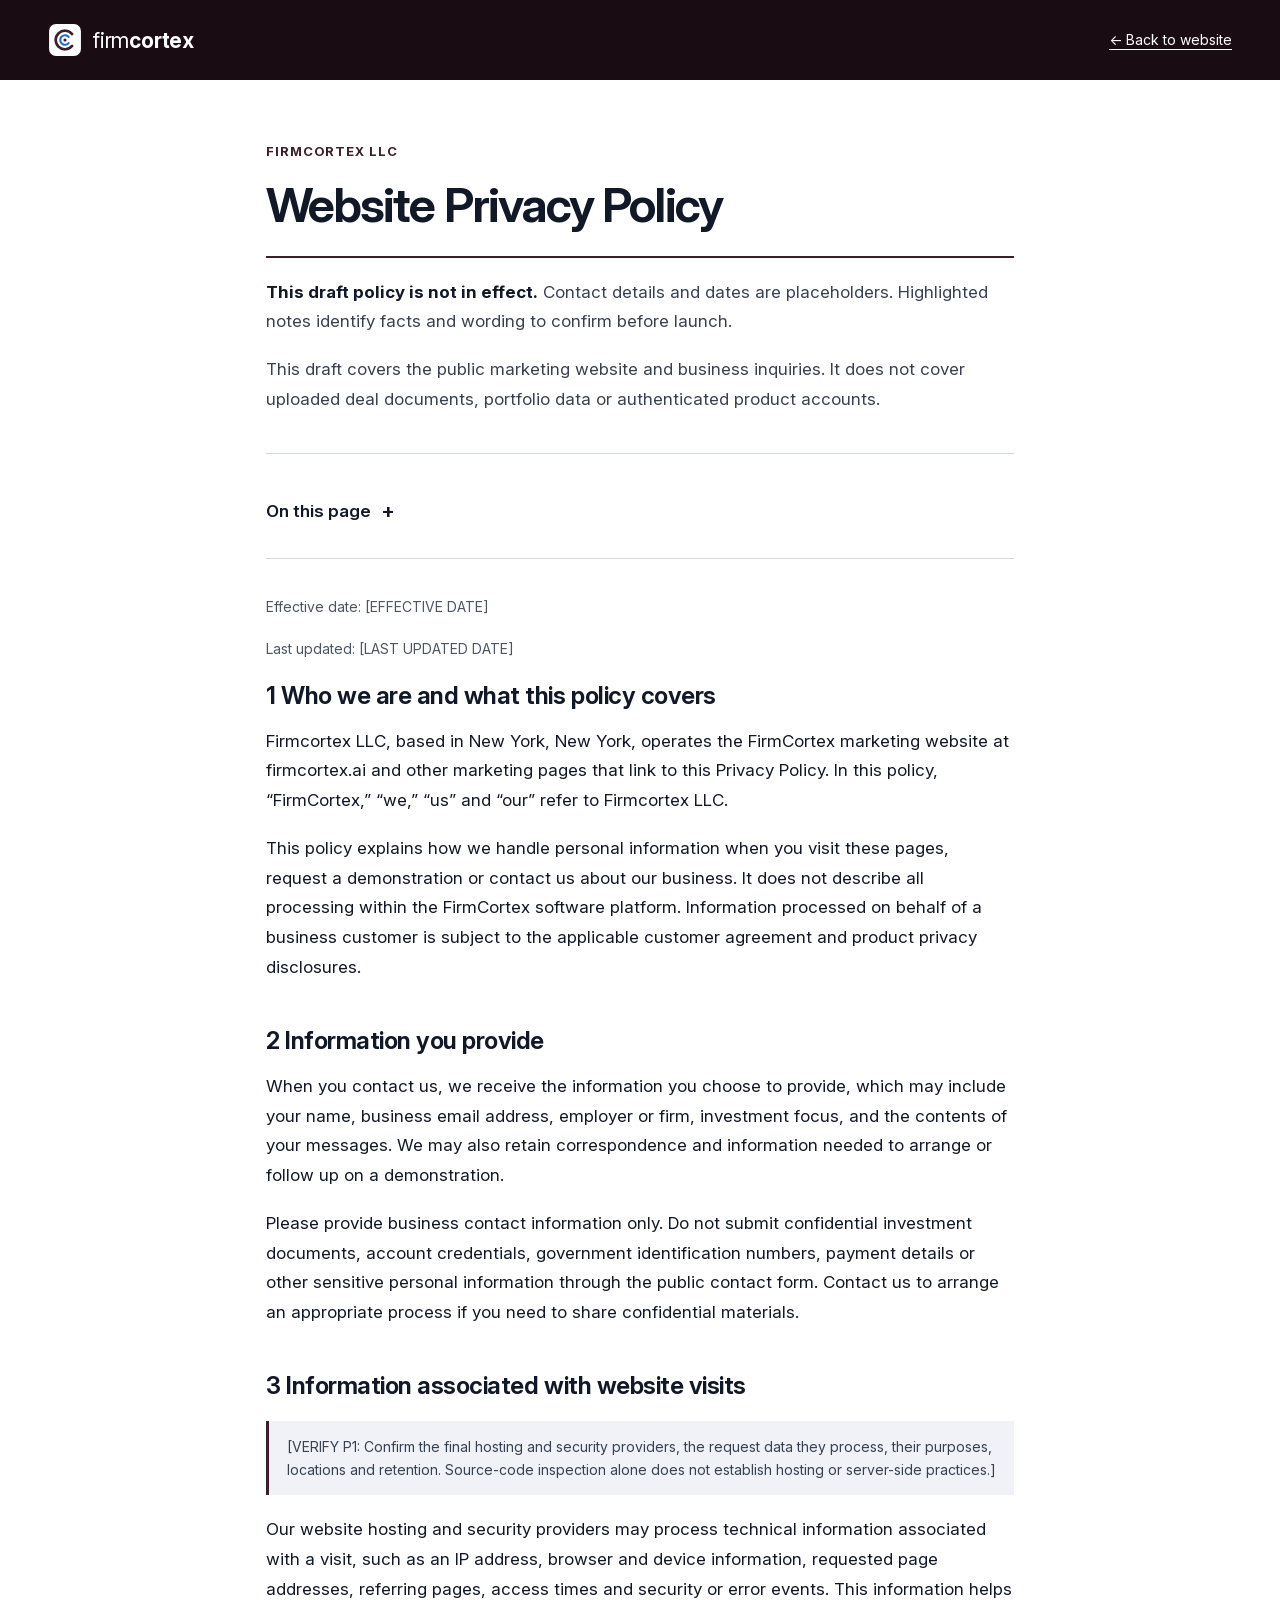
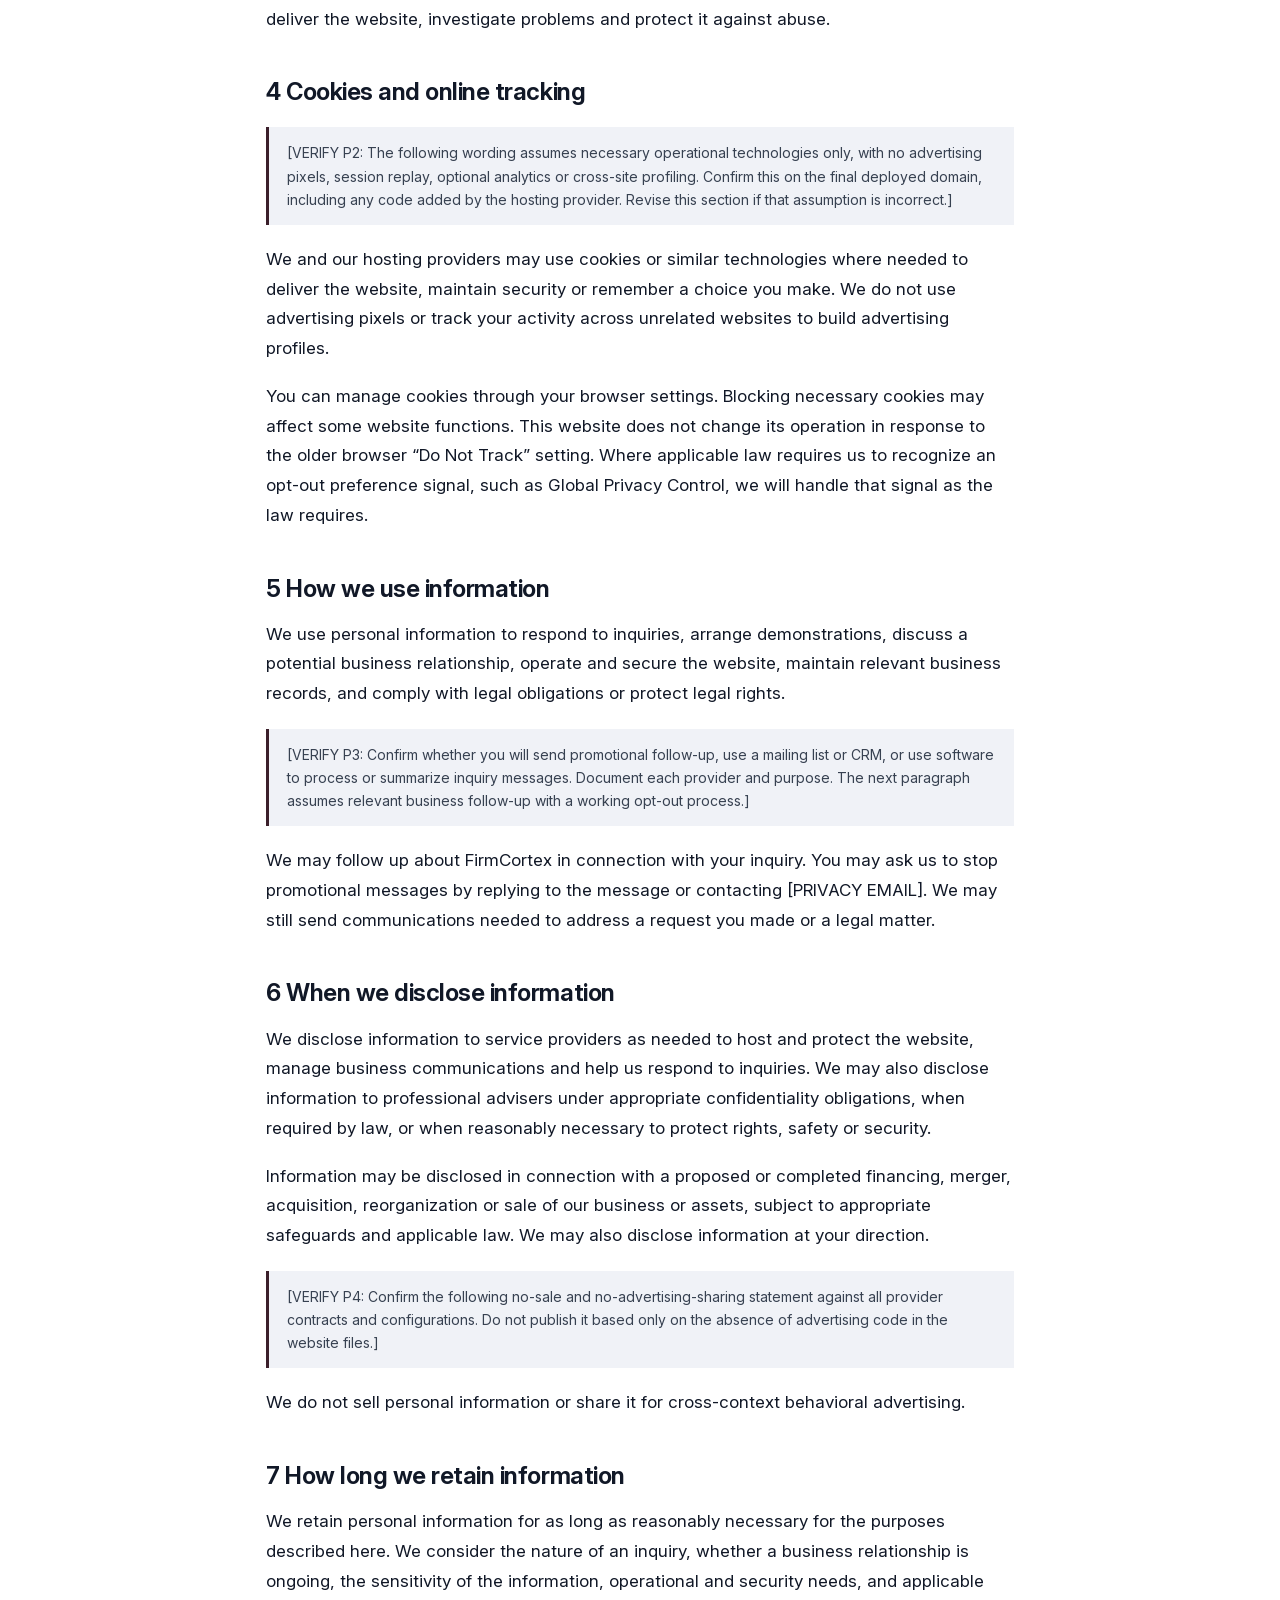
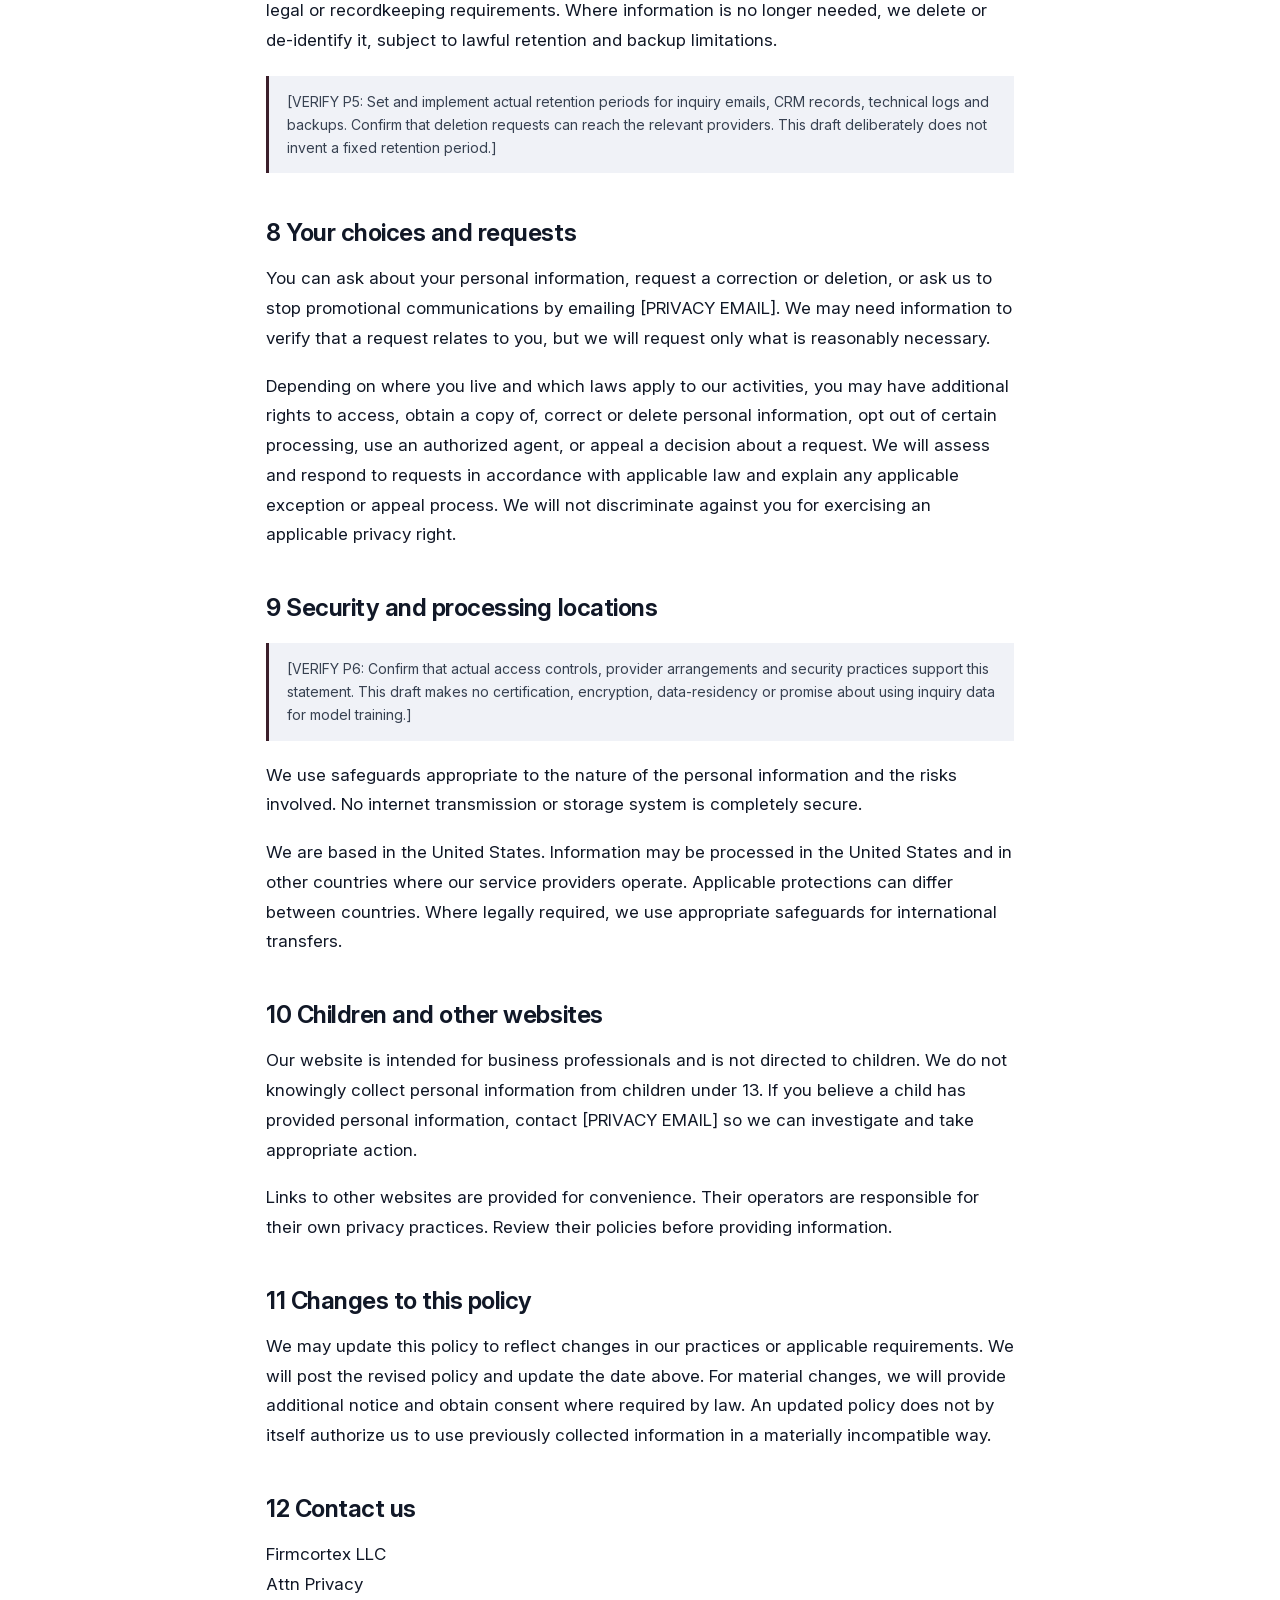
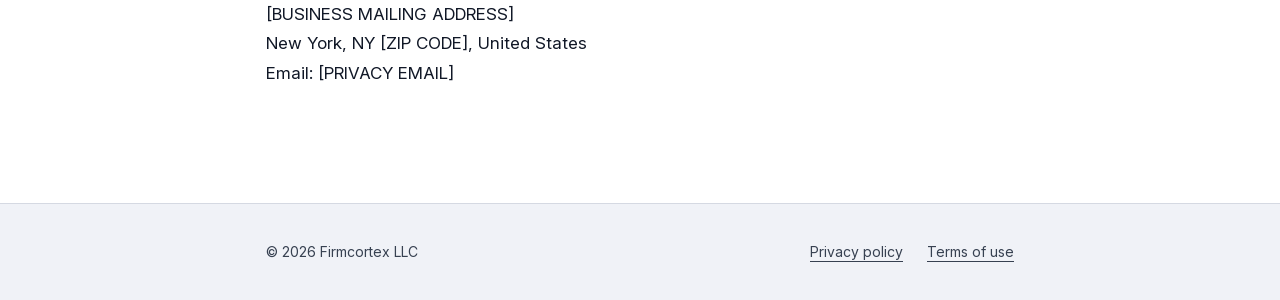
==== commit c3e806ea: "Improve responsive exhibits and link Halden revenue to its workbook source" ====
--- a/privacy.html
+++ b/privacy.html
@@ -1,9 +1,9 @@
-<!doctype html><html lang="en"><head><meta charset="utf-8"><meta name="viewport" content="width=device-width,initial-scale=1"><meta name="robots" content="noindex,nofollow"><meta name="theme-color" content="#1A0C13"><title>FirmCortex Website Privacy Policy (draft)</title><style>@font-face{font-family:Inter;src:url(assets/asset-00.woff2) format("woff2");font-weight:100 900;font-display:swap}
+<!doctype html><html lang="en"><head><meta charset="utf-8"><meta name="viewport" content="width=device-width,initial-scale=1"><meta name="robots" content="noindex,nofollow"><meta name="theme-color" content="#1A0C13"><title>FirmCortex Website Privacy Policy (draft)</title><link rel="stylesheet" href="site-header.css"><style>@font-face{font-family:Inter;src:url(assets/asset-00.woff2) format("woff2");font-weight:100 900;font-display:swap}
 *{box-sizing:border-box}html{scroll-behavior:smooth;-webkit-text-size-adjust:100%}body{margin:0;font:17px/1.75 Inter,system-ui,sans-serif;color:#111827;background:#fff}a{color:inherit;text-underline-offset:4px}a:hover{text-decoration-thickness:2px}a:focus-visible,summary:focus-visible{outline:3px solid #1870CB;outline-offset:4px;border-radius:3px}.skip{position:absolute;left:16px;top:-80px;background:white;color:#111827;padding:12px;z-index:2}.skip:focus{top:12px}
-header{background:#1A0C13;color:white}.bar{max-width:1200px;margin:auto;min-height:80px;padding:18px 40px;display:flex;gap:20px;align-items:center;justify-content:space-between}.brand{display:inline-flex;align-items:center;gap:10px;text-decoration:none;font-size:21px;line-height:1;min-height:44px}.brand img{width:32px;height:32px}.brand strong{font-weight:700}.back{font-size:14px;min-height:44px;display:inline-flex;align-items:center}.bar :focus-visible{outline-color:#9CC8F5}
+header{background:#1A0C13;color:white}.bar{justify-content:space-between;gap:12px}.back{font-size:14px;min-height:44px;display:inline-flex;align-items:center}.bar :focus-visible{outline-color:#9CC8F5}
 main{max-width:820px;margin:0 auto;padding:60px 36px 72px}.eyebrow{margin:0 0 16px;color:#3B1F2B;font-size:13px;font-weight:700;letter-spacing:.07em;text-transform:uppercase}h1{font-size:48px;line-height:1.1;letter-spacing:-.04em;margin:0 0 24px;font-weight:650}h2{font-size:24px;line-height:1.3;letter-spacing:-.02em;margin:0 0 16px;font-weight:650}p{margin:0 0 18px}.draft-status{border-top:2px solid #3B1F2B;border-bottom:1px solid #D5D9E2;padding:20px 0;margin-bottom:28px;color:#374151}.draft-status strong{color:#111827}.dates{font-size:14px;color:#4B5563}.toc{border-bottom:1px solid #D5D9E2;padding:8px 0 24px;margin-bottom:36px}.toc summary{font-weight:600;cursor:pointer;min-height:44px;display:flex;align-items:center;gap:10px}.toc summary::after{content:'+';font-size:20px}.toc[open] summary::after{content:'−'}.toc ol{padding-left:24px;margin:12px 0 0;columns:2;column-gap:36px}.toc li{break-inside:avoid;margin:0 0 8px;font-size:14px;line-height:1.6}.toc a{display:inline-block;padding:4px 0;color:#374151}section{padding:0 0 24px;scroll-margin-top:28px}.review-note{margin:20px 0;padding:14px 18px;border-left:3px solid #3B1F2B;background:#F0F2F7;color:#374151;font-size:14px;line-height:1.65;overflow-wrap:anywhere}.contact-text{overflow-wrap:anywhere}footer{border-top:1px solid #D5D9E2;padding:26px 36px;background:#F0F2F7;color:#374151;font-size:14px}.footer-inner{max-width:748px;margin:auto;display:flex;flex-wrap:wrap;gap:4px 28px;align-items:center}.footer-inner p{margin:0 auto 0 0}.footer-inner nav{display:flex;gap:24px}.footer-inner a{display:inline-flex;align-items:center;min-height:44px}
-@media(max-width:600px){body{font-size:16px;line-height:1.7}.bar{padding:14px 22px;min-height:72px;gap:12px}.brand{font-size:19px}.brand img{width:28px;height:28px}.back{font-size:13px}main{padding:38px 22px 40px}h1{font-size:36px;line-height:1.12}h2{font-size:23px}.toc ol{columns:1}.toc a{min-height:44px;display:flex;align-items:center;padding:8px 0}.toc li{margin:0}.review-note{padding:12px 14px}footer{padding:22px}.footer-inner{gap:6px 24px}.footer-inner p{flex-basis:100%}}
+@media(max-width:600px){body{font-size:16px;line-height:1.7}.back{font-size:13px}main{padding:38px 22px 40px}h1{font-size:36px;line-height:1.12}h2{font-size:23px}.toc ol{columns:1}.toc a{min-height:44px;display:flex;align-items:center;padding:8px 0}.toc li{margin:0}.review-note{padding:12px 14px}footer{padding:22px}.footer-inner{gap:6px 24px}.footer-inner p{flex-basis:100%}}
 @media(prefers-reduced-motion:reduce){html{scroll-behavior:auto}}@media print{header,.toc,.skip,footer{display:none}main{max-width:none;padding:0}body{font-size:11pt}h1{font-size:28pt}h2{font-size:16pt;break-after:avoid}section{break-inside:auto}.review-note{break-inside:avoid}}</style></head><body>
-<a class="skip" href="#content">Skip to policy</a><header><div class="bar"><a class="brand" href="index.html" aria-label="FirmCortex home"><img src="assets/asset-01.svg" alt=""><span>firm<strong>cortex</strong></span></a><a class="back" href="index.html">← Back to website</a></div></header>
-<main id="content"><p class="eyebrow">Firmcortex LLC</p><h1>Website Privacy Policy</h1><div class="draft-status"><p><strong>This draft policy is not in effect.</strong> Contact details and dates are placeholders. Highlighted notes identify facts and wording to confirm before launch.</p><p>This draft covers the public marketing website and business inquiries. It does not cover uploaded deal documents, portfolio data or authenticated product accounts.</p></div><details class="toc"><summary>On this page</summary><ol><li><a href="#1-who-we-are-and-what-this-policy-covers">Who we are and what this policy covers</a></li><li><a href="#2-information-you-provide">Information you provide</a></li><li><a href="#3-information-associated-with-website-visits">Information associated with website visits</a></li><li><a href="#4-cookies-and-online-tracking">Cookies and online tracking</a></li><li><a href="#5-how-we-use-information">How we use information</a></li><li><a href="#6-when-we-disclose-information">When we disclose information</a></li><li><a href="#7-how-long-we-retain-information">How long we retain information</a></li><li><a href="#8-your-choices-and-requests">Your choices and requests</a></li><li><a href="#9-security-and-processing-locations">Security and processing locations</a></li><li><a href="#10-children-and-other-websites">Children and other websites</a></li><li><a href="#11-changes-to-this-policy">Changes to this policy</a></li><li><a href="#12-contact-us">Contact us</a></li></ol></details><p class="dates">Effective date: [EFFECTIVE DATE]</p><p class="dates">Last updated: [LAST UPDATED DATE]</p><section id="1-who-we-are-and-what-this-policy-covers"><h2>1 Who we are and what this policy covers</h2><p class="">Firmcortex LLC, based in New York, New York, operates the FirmCortex marketing website at firmcortex.ai and other marketing pages that link to this Privacy Policy. In this policy, “FirmCortex,” “we,” “us” and “our” refer to Firmcortex LLC.</p><p class="">This policy explains how we handle personal information when you visit these pages, request a demonstration or contact us about our business. It does not describe all processing within the FirmCortex software platform. Information processed on behalf of a business customer is subject to the applicable customer agreement and product privacy disclosures.</p></section><section id="2-information-you-provide"><h2>2 Information you provide</h2><p class="">When you contact us, we receive the information you choose to provide, which may include your name, business email address, employer or firm, investment focus, and the contents of your messages. We may also retain correspondence and information needed to arrange or follow up on a demonstration.</p><p class="">Please provide business contact information only. Do not submit confidential investment documents, account credentials, government identification numbers, payment details or other sensitive personal information through the public contact form. Contact us to arrange an appropriate process if you need to share confidential materials.</p></section><section id="3-information-associated-with-website-visits"><h2>3 Information associated with website visits</h2><aside class="review-note" aria-label="Draft review note">[VERIFY P1: Confirm the final hosting and security providers, the request data they process, their purposes, locations and retention. Source-code inspection alone does not establish hosting or server-side practices.]</aside><p class="">Our website hosting and security providers may process technical information associated with a visit, such as an IP address, browser and device information, requested page addresses, referring pages, access times and security or error events. This information helps deliver the website, investigate problems and protect it against abuse.</p></section><section id="4-cookies-and-online-tracking"><h2>4 Cookies and online tracking</h2><aside class="review-note" aria-label="Draft review note">[VERIFY P2: The following wording assumes necessary operational technologies only, with no advertising pixels, session replay, optional analytics or cross-site profiling. Confirm this on the final deployed domain, including any code added by the hosting provider. Revise this section if that assumption is incorrect.]</aside><p class="">We and our hosting providers may use cookies or similar technologies where needed to deliver the website, maintain security or remember a choice you make. We do not use advertising pixels or track your activity across unrelated websites to build advertising profiles.</p><p class="">You can manage cookies through your browser settings. Blocking necessary cookies may affect some website functions. This website does not change its operation in response to the older browser “Do Not Track” setting. Where applicable law requires us to recognize an opt-out preference signal, such as Global Privacy Control, we will handle that signal as the law requires.</p></section><section id="5-how-we-use-information"><h2>5 How we use information</h2><p class="">We use personal information to respond to inquiries, arrange demonstrations, discuss a potential business relationship, operate and secure the website, maintain relevant business records, and comply with legal obligations or protect legal rights.</p><aside class="review-note" aria-label="Draft review note">[VERIFY P3: Confirm whether you will send promotional follow-up, use a mailing list or CRM, or use software to process or summarize inquiry messages. Document each provider and purpose. The next paragraph assumes relevant business follow-up with a working opt-out process.]</aside><p class="">We may follow up about FirmCortex in connection with your inquiry. You may ask us to stop promotional messages by replying to the message or contacting [PRIVACY EMAIL]. We may still send communications needed to address a request you made or a legal matter.</p></section><section id="6-when-we-disclose-information"><h2>6 When we disclose information</h2><p class="">We disclose information to service providers as needed to host and protect the website, manage business communications and help us respond to inquiries. We may also disclose information to professional advisers under appropriate confidentiality obligations, when required by law, or when reasonably necessary to protect rights, safety or security.</p><p class="">Information may be disclosed in connection with a proposed or completed financing, merger, acquisition, reorganization or sale of our business or assets, subject to appropriate safeguards and applicable law. We may also disclose information at your direction.</p><aside class="review-note" aria-label="Draft review note">[VERIFY P4: Confirm the following no-sale and no-advertising-sharing statement against all provider contracts and configurations. Do not publish it based only on the absence of advertising code in the website files.]</aside><p class="">We do not sell personal information or share it for cross-context behavioral advertising.</p></section><section id="7-how-long-we-retain-information"><h2>7 How long we retain information</h2><p class="">We retain personal information for as long as reasonably necessary for the purposes described here. We consider the nature of an inquiry, whether a business relationship is ongoing, the sensitivity of the information, operational and security needs, and applicable legal or recordkeeping requirements. Where information is no longer needed, we delete or de-identify it, subject to lawful retention and backup limitations.</p><aside class="review-note" aria-label="Draft review note">[VERIFY P5: Set and implement actual retention periods for inquiry emails, CRM records, technical logs and backups. Confirm that deletion requests can reach the relevant providers. This draft deliberately does not invent a fixed retention period.]</aside></section><section id="8-your-choices-and-requests"><h2>8 Your choices and requests</h2><p class="">You can ask about your personal information, request a correction or deletion, or ask us to stop promotional communications by emailing [PRIVACY EMAIL]. We may need information to verify that a request relates to you, but we will request only what is reasonably necessary.</p><p class="">Depending on where you live and which laws apply to our activities, you may have additional rights to access, obtain a copy of, correct or delete personal information, opt out of certain processing, use an authorized agent, or appeal a decision about a request. We will assess and respond to requests in accordance with applicable law and explain any applicable exception or appeal process. We will not discriminate against you for exercising an applicable privacy right.</p></section><section id="9-security-and-processing-locations"><h2>9 Security and processing locations</h2><aside class="review-note" aria-label="Draft review note">[VERIFY P6: Confirm that actual access controls, provider arrangements and security practices support this statement. This draft makes no certification, encryption, data-residency or promise about using inquiry data for model training.]</aside><p class="">We use measures designed to protect personal information appropriate to its nature and the risks involved. No internet transmission or storage system is completely secure.</p><p class="">We are based in the United States. Information may be processed in the United States and in other countries where our service providers operate. Applicable protections can differ between countries. Where legally required, we use appropriate safeguards for international transfers.</p></section><section id="10-children-and-other-websites"><h2>10 Children and other websites</h2><p class="">Our website is intended for business professionals and is not directed to children. We do not knowingly collect personal information from children under 13. If you believe a child has provided personal information, contact [PRIVACY EMAIL] so we can investigate and take appropriate action.</p><p class="">Links to other websites are provided for convenience. Their operators are responsible for their own privacy practices. Review their policies before providing information.</p></section><section id="11-changes-to-this-policy"><h2>11 Changes to this policy</h2><p class="">We may update this policy to reflect changes in our practices or applicable requirements. We will post the revised policy and update the date above. For material changes, we will provide additional notice and obtain consent where required by law. An updated policy does not by itself authorize us to use previously collected information in a materially incompatible way.</p></section><section id="12-contact-us"><h2>12 Contact us</h2><p class="contact-text">Firmcortex LLC<br>Attn Privacy<br>[BUSINESS MAILING ADDRESS]<br>New York, NY [ZIP CODE], United States<br>Email: [PRIVACY EMAIL]</p></section></main>
+<a class="skip" href="#content">Skip to policy</a><header><div class="site-header-bar bar"><a class="brand" href="index.html" aria-label="FirmCortex home"><img src="assets/asset-01.svg" alt=""><span>firm<strong>cortex</strong></span></a><a class="back" href="index.html">← Back to website</a></div></header>
+<main id="content"><p class="eyebrow">Firmcortex LLC</p><h1>Website Privacy Policy</h1><div class="draft-status"><p><strong>This draft policy is not in effect.</strong> Contact details and dates are placeholders. Highlighted notes identify facts and wording to confirm before launch.</p><p>This draft covers the public marketing website and business inquiries. It does not cover uploaded deal documents, portfolio data or authenticated product accounts.</p></div><details class="toc"><summary>On this page</summary><ol><li><a href="#1-who-we-are-and-what-this-policy-covers">Who we are and what this policy covers</a></li><li><a href="#2-information-you-provide">Information you provide</a></li><li><a href="#3-information-associated-with-website-visits">Information associated with website visits</a></li><li><a href="#4-cookies-and-online-tracking">Cookies and online tracking</a></li><li><a href="#5-how-we-use-information">How we use information</a></li><li><a href="#6-when-we-disclose-information">When we disclose information</a></li><li><a href="#7-how-long-we-retain-information">How long we retain information</a></li><li><a href="#8-your-choices-and-requests">Your choices and requests</a></li><li><a href="#9-security-and-processing-locations">Security and processing locations</a></li><li><a href="#10-children-and-other-websites">Children and other websites</a></li><li><a href="#11-changes-to-this-policy">Changes to this policy</a></li><li><a href="#12-contact-us">Contact us</a></li></ol></details><p class="dates">Effective date: [EFFECTIVE DATE]</p><p class="dates">Last updated: [LAST UPDATED DATE]</p><section id="1-who-we-are-and-what-this-policy-covers"><h2>1 Who we are and what this policy covers</h2><p class="">Firmcortex LLC, based in New York, New York, operates the FirmCortex marketing website at firmcortex.ai and other marketing pages that link to this Privacy Policy. In this policy, “FirmCortex,” “we,” “us” and “our” refer to Firmcortex LLC.</p><p class="">This policy explains how we handle personal information when you visit these pages, request a demonstration or contact us about our business. It does not describe all processing within the FirmCortex software platform. Information processed on behalf of a business customer is subject to the applicable customer agreement and product privacy disclosures.</p></section><section id="2-information-you-provide"><h2>2 Information you provide</h2><p class="">When you contact us, we receive the information you choose to provide, which may include your name, business email address, employer or firm, investment focus, and the contents of your messages. We may also retain correspondence and information needed to arrange or follow up on a demonstration.</p><p class="">Please provide business contact information only. Do not submit confidential investment documents, account credentials, government identification numbers, payment details or other sensitive personal information through the public contact form. Contact us to arrange an appropriate process if you need to share confidential materials.</p></section><section id="3-information-associated-with-website-visits"><h2>3 Information associated with website visits</h2><aside class="review-note" aria-label="Draft review note">[VERIFY P1: Confirm the final hosting and security providers, the request data they process, their purposes, locations and retention. Source-code inspection alone does not establish hosting or server-side practices.]</aside><p class="">Our website hosting and security providers may process technical information associated with a visit, such as an IP address, browser and device information, requested page addresses, referring pages, access times and security or error events. This information helps deliver the website, investigate problems and protect it against abuse.</p></section><section id="4-cookies-and-online-tracking"><h2>4 Cookies and online tracking</h2><aside class="review-note" aria-label="Draft review note">[VERIFY P2: The following wording assumes necessary operational technologies only, with no advertising pixels, session replay, optional analytics or cross-site profiling. Confirm this on the final deployed domain, including any code added by the hosting provider. Revise this section if that assumption is incorrect.]</aside><p class="">We and our hosting providers may use cookies or similar technologies where needed to deliver the website, maintain security or remember a choice you make. We do not use advertising pixels or track your activity across unrelated websites to build advertising profiles.</p><p class="">You can manage cookies through your browser settings. Blocking necessary cookies may affect some website functions. This website does not change its operation in response to the older browser “Do Not Track” setting. Where applicable law requires us to recognize an opt-out preference signal, such as Global Privacy Control, we will handle that signal as the law requires.</p></section><section id="5-how-we-use-information"><h2>5 How we use information</h2><p class="">We use personal information to respond to inquiries, arrange demonstrations, discuss a potential business relationship, operate and secure the website, maintain relevant business records, and comply with legal obligations or protect legal rights.</p><aside class="review-note" aria-label="Draft review note">[VERIFY P3: Confirm whether you will send promotional follow-up, use a mailing list or CRM, or use software to process or summarize inquiry messages. Document each provider and purpose. The next paragraph assumes relevant business follow-up with a working opt-out process.]</aside><p class="">We may follow up about FirmCortex in connection with your inquiry. You may ask us to stop promotional messages by replying to the message or contacting [PRIVACY EMAIL]. We may still send communications needed to address a request you made or a legal matter.</p></section><section id="6-when-we-disclose-information"><h2>6 When we disclose information</h2><p class="">We disclose information to service providers as needed to host and protect the website, manage business communications and help us respond to inquiries. We may also disclose information to professional advisers under appropriate confidentiality obligations, when required by law, or when reasonably necessary to protect rights, safety or security.</p><p class="">Information may be disclosed in connection with a proposed or completed financing, merger, acquisition, reorganization or sale of our business or assets, subject to appropriate safeguards and applicable law. We may also disclose information at your direction.</p><aside class="review-note" aria-label="Draft review note">[VERIFY P4: Confirm the following no-sale and no-advertising-sharing statement against all provider contracts and configurations. Do not publish it based only on the absence of advertising code in the website files.]</aside><p class="">We do not sell personal information or share it for cross-context behavioral advertising.</p></section><section id="7-how-long-we-retain-information"><h2>7 How long we retain information</h2><p class="">We retain personal information for as long as reasonably necessary for the purposes described here. We consider the nature of an inquiry, whether a business relationship is ongoing, the sensitivity of the information, operational and security needs, and applicable legal or recordkeeping requirements. Where information is no longer needed, we delete or de-identify it, subject to lawful retention and backup limitations.</p><aside class="review-note" aria-label="Draft review note">[VERIFY P5: Set and implement actual retention periods for inquiry emails, CRM records, technical logs and backups. Confirm that deletion requests can reach the relevant providers. This draft deliberately does not invent a fixed retention period.]</aside></section><section id="8-your-choices-and-requests"><h2>8 Your choices and requests</h2><p class="">You can ask about your personal information, request a correction or deletion, or ask us to stop promotional communications by emailing [PRIVACY EMAIL]. We may need information to verify that a request relates to you, but we will request only what is reasonably necessary.</p><p class="">Depending on where you live and which laws apply to our activities, you may have additional rights to access, obtain a copy of, correct or delete personal information, opt out of certain processing, use an authorized agent, or appeal a decision about a request. We will assess and respond to requests in accordance with applicable law and explain any applicable exception or appeal process. We will not discriminate against you for exercising an applicable privacy right.</p></section><section id="9-security-and-processing-locations"><h2>9 Security and processing locations</h2><aside class="review-note" aria-label="Draft review note">[VERIFY P6: Confirm that actual access controls, provider arrangements and security practices support this statement. This draft makes no certification, encryption, data-residency or promise about using inquiry data for model training.]</aside><p class="">We use safeguards appropriate to the nature of the personal information and the risks involved. No internet transmission or storage system is completely secure.</p><p class="">We are based in the United States. Information may be processed in the United States and in other countries where our service providers operate. Applicable protections can differ between countries. Where legally required, we use appropriate safeguards for international transfers.</p></section><section id="10-children-and-other-websites"><h2>10 Children and other websites</h2><p class="">Our website is intended for business professionals and is not directed to children. We do not knowingly collect personal information from children under 13. If you believe a child has provided personal information, contact [PRIVACY EMAIL] so we can investigate and take appropriate action.</p><p class="">Links to other websites are provided for convenience. Their operators are responsible for their own privacy practices. Review their policies before providing information.</p></section><section id="11-changes-to-this-policy"><h2>11 Changes to this policy</h2><p class="">We may update this policy to reflect changes in our practices or applicable requirements. We will post the revised policy and update the date above. For material changes, we will provide additional notice and obtain consent where required by law. An updated policy does not by itself authorize us to use previously collected information in a materially incompatible way.</p></section><section id="12-contact-us"><h2>12 Contact us</h2><p class="contact-text">Firmcortex LLC<br>Attn Privacy<br>[BUSINESS MAILING ADDRESS]<br>New York, NY [ZIP CODE], United States<br>Email: [PRIVACY EMAIL]</p></section></main>
 <footer><div class="footer-inner"><p>© 2026 Firmcortex LLC</p><nav aria-label="Legal"><a href="privacy.html" aria-current="page">Privacy policy</a><a href="terms.html">Terms of use</a></nav></div></footer></body></html>
--- a/site-header.css
+++ b/site-header.css
@@ -0,0 +1,38 @@
+:root { --pad: 48px; }
+
+.site-header-bar {
+  display: flex;
+  align-items: center;
+  height: 80px;
+  padding-inline: max(var(--pad), calc((100% - 1296px) / 2 + var(--pad)));
+}
+
+.brand {
+  display: inline-flex;
+  align-items: center;
+  gap: 10px;
+  font-size: 21px;
+  font-weight: 400;
+  line-height: 1;
+  letter-spacing: -.01em;
+  text-decoration: none;
+}
+.brand img { display: block; width: 34px; height: 34px; }
+.brand strong { font-weight: 700; }
+
+@media (max-width: 1100px) {
+  :root { --pad: 32px; }
+  .site-header-bar { height: 64px; }
+  .brand { font-size: 19px; }
+  .brand img { width: 30px; height: 30px; }
+}
+@media (max-width: 900px) {
+  :root { --pad: 24px; }
+}
+@media (max-width: 760px) {
+  :root { --pad: 20px; }
+  .site-header-bar .brand { min-height: 44px; }
+}
+@media (max-width: 379px) {
+  .site-header-bar .brand span { display: none; }
+}
